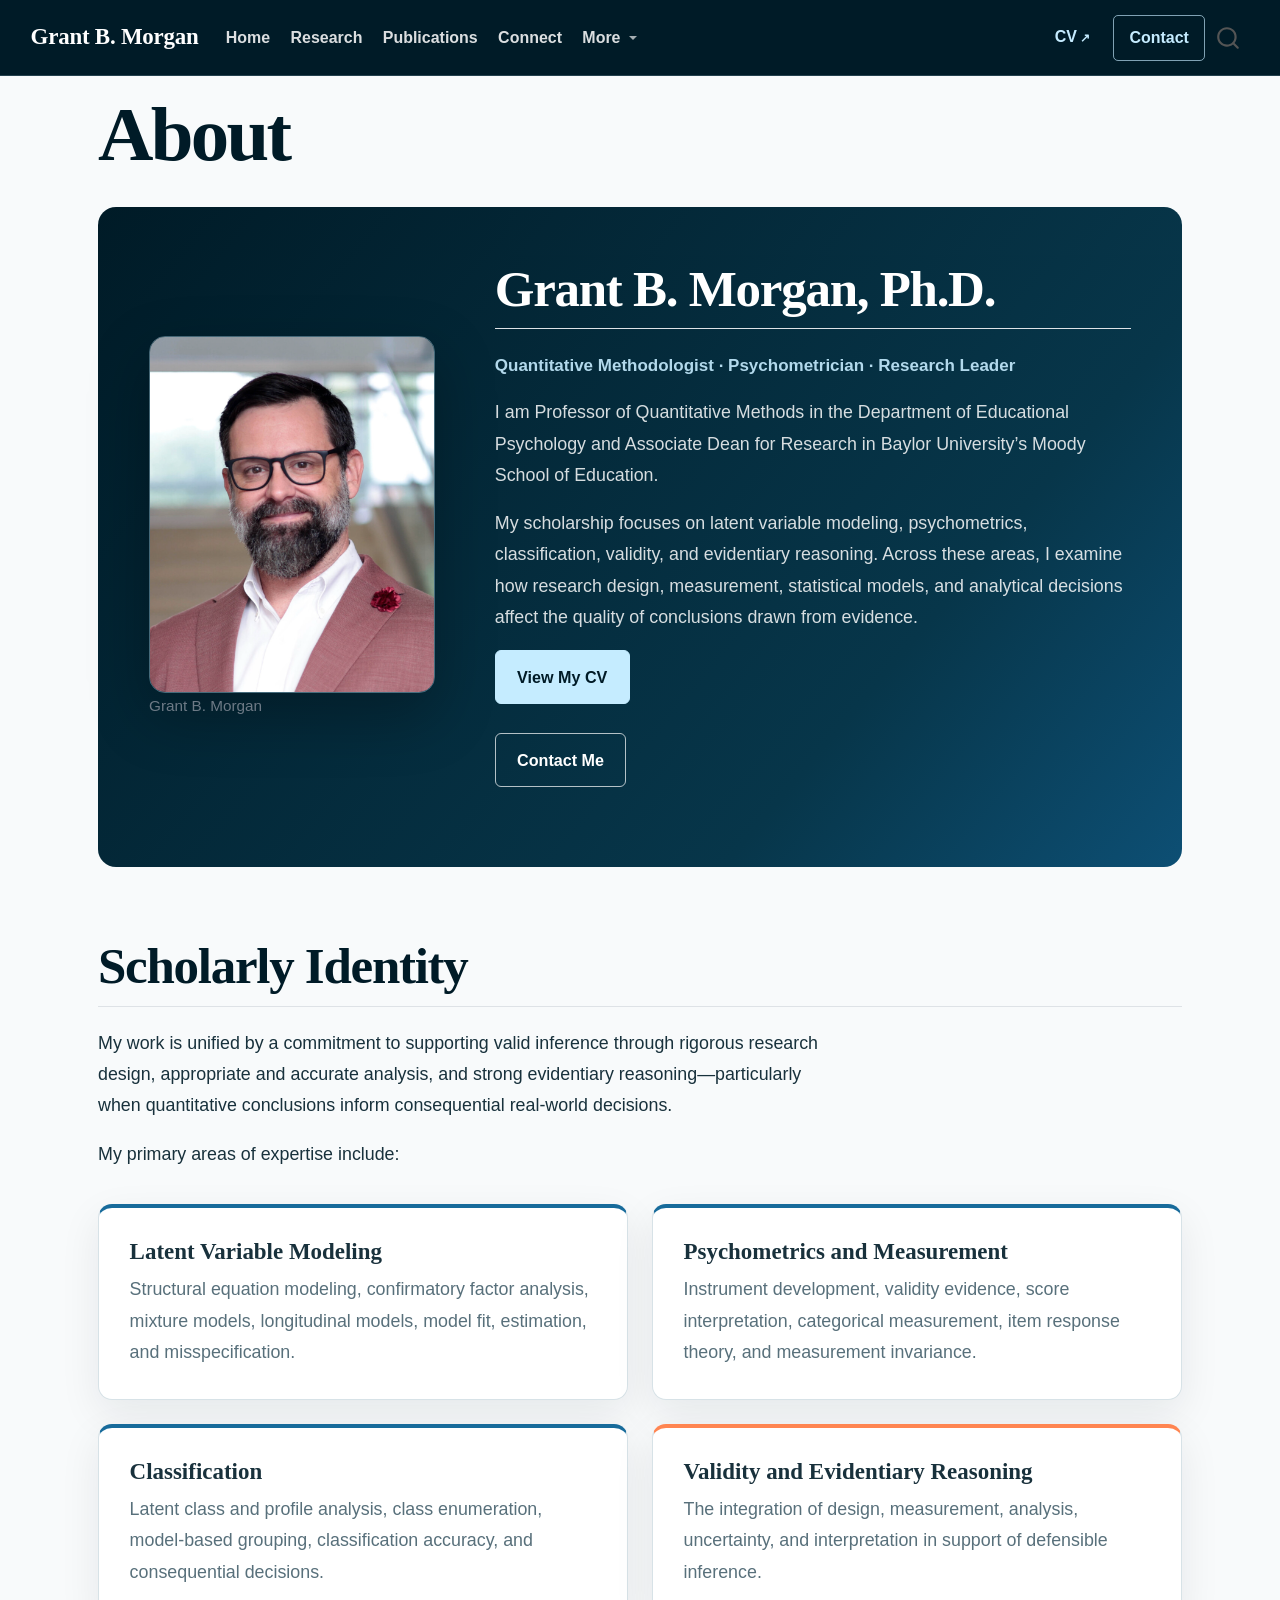
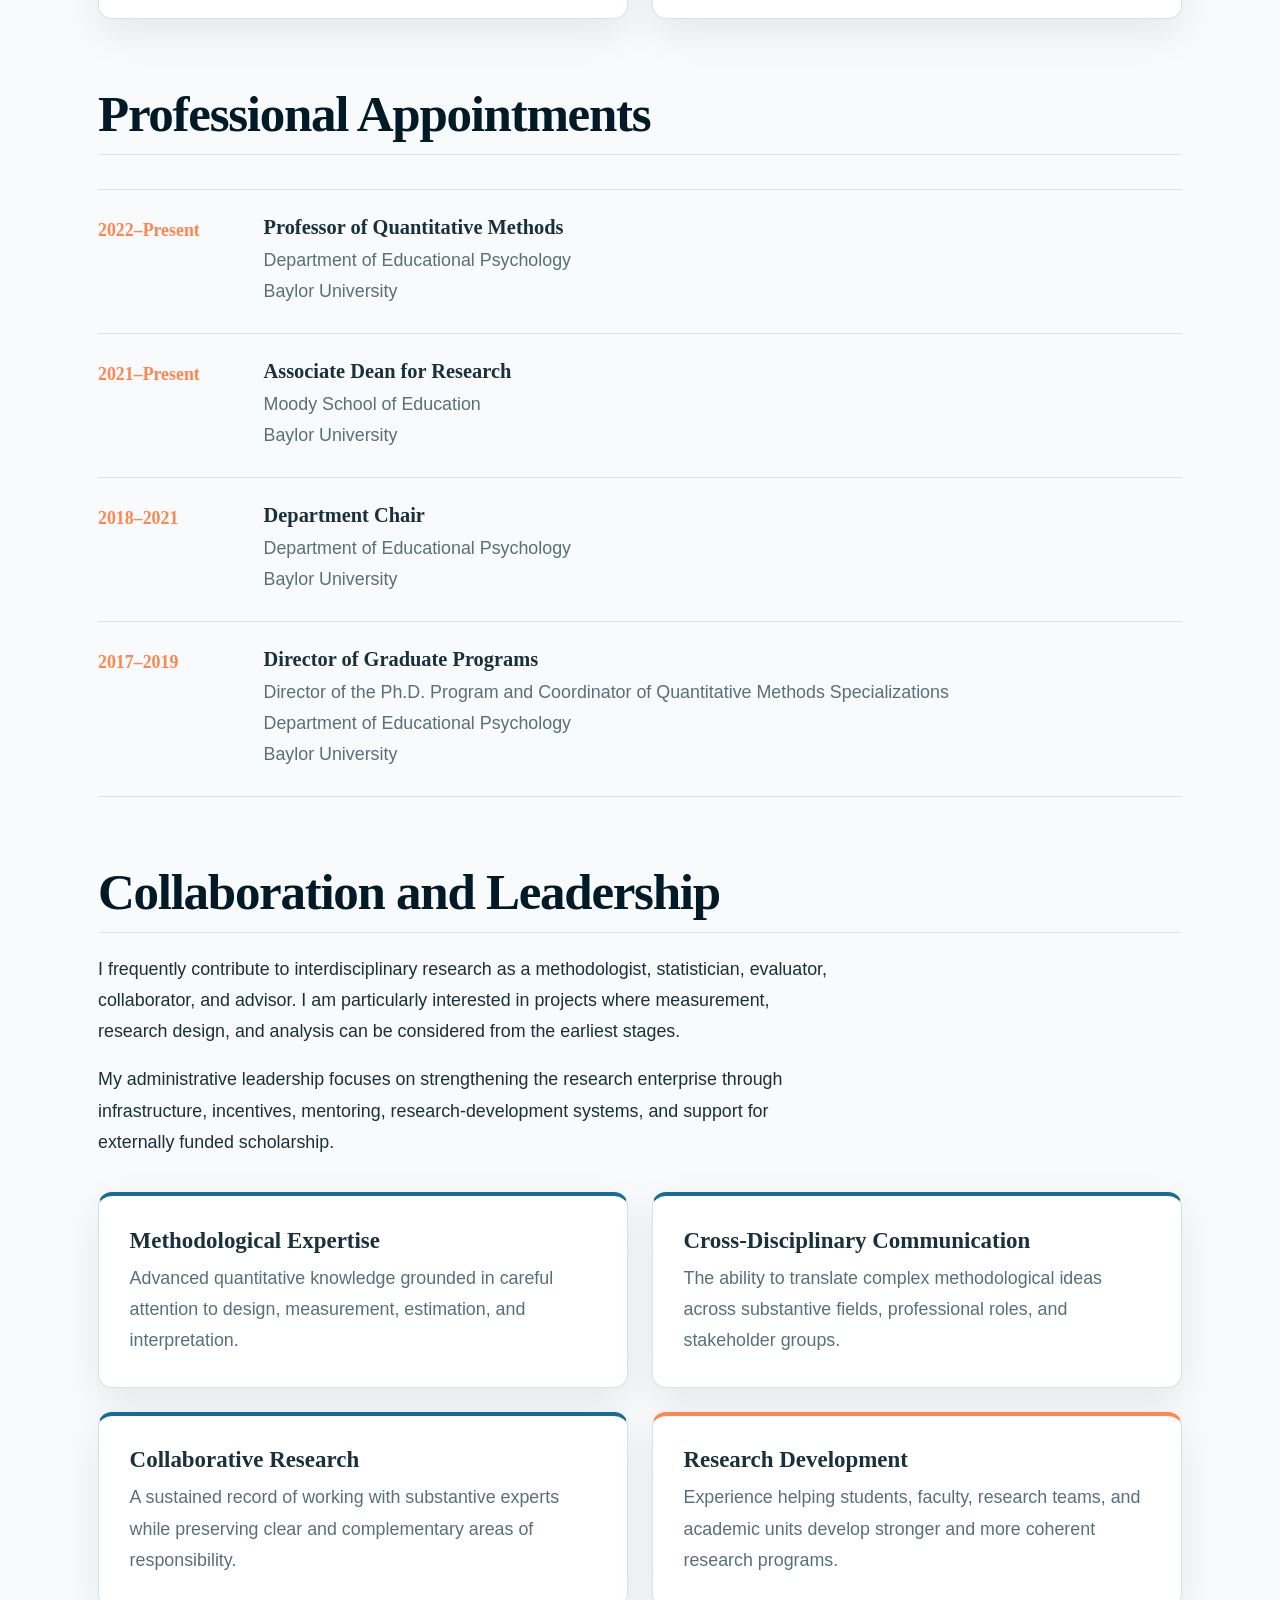
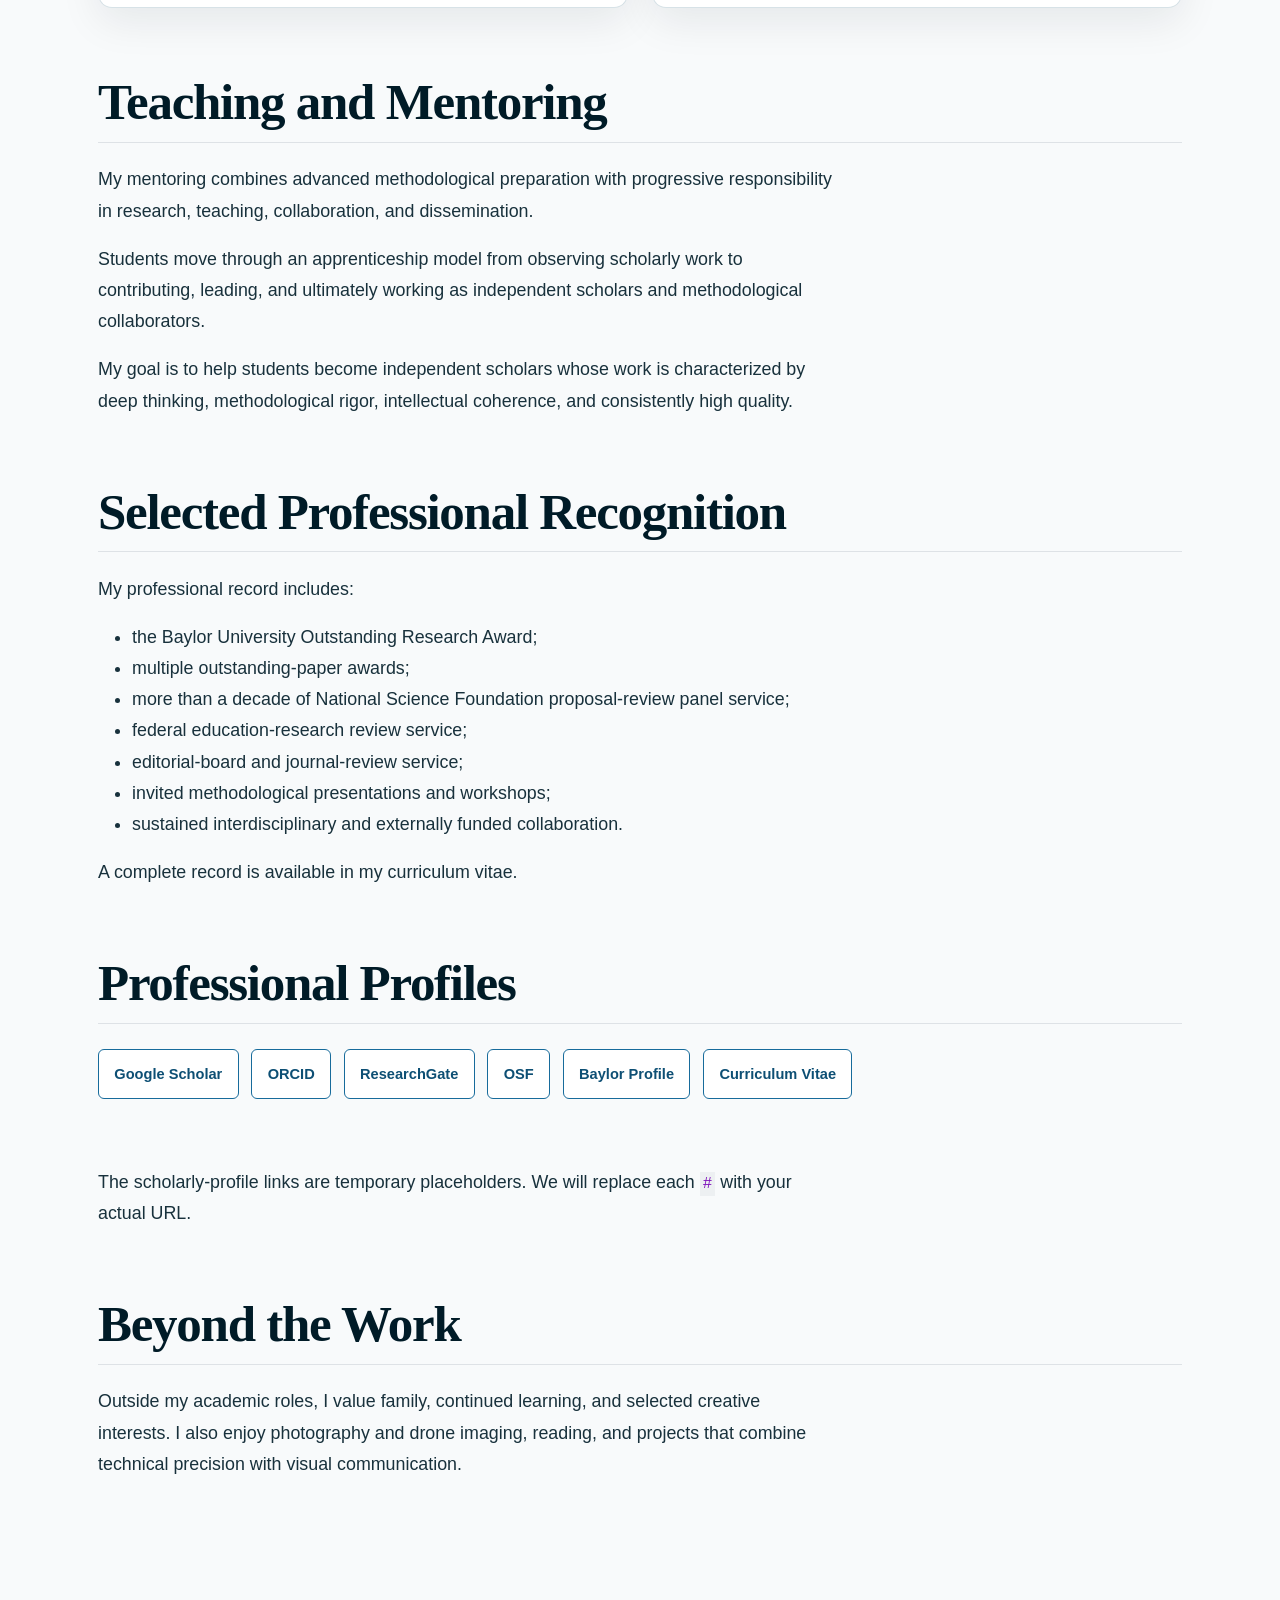
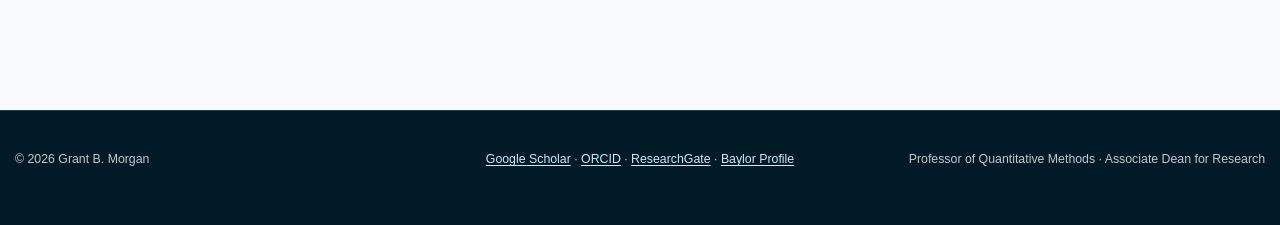
==== docs/about.html @ e9655614 "Initial website commit" ====
<!DOCTYPE html>
<html xmlns="http://www.w3.org/1999/xhtml" lang="en" xml:lang="en"><head>

<meta charset="utf-8">
<meta name="generator" content="quarto-1.9.38">

<meta name="viewport" content="width=device-width, initial-scale=1.0, user-scalable=yes">


<title>About – Grant B. Morgan</title>
<style>
/* Default styles provided by pandoc.
** See https://pandoc.org/MANUAL.html#variables-for-html for config info.
*/
code{white-space: pre-wrap;}
span.smallcaps{font-variant: small-caps;}
div.columns{display: flex; gap: min(4vw, 1.5em);}
div.column{flex: auto; overflow-x: auto;}
div.hanging-indent{margin-left: 1.5em; text-indent: -1.5em;}
ul.task-list{list-style: none;}
ul.task-list li input[type="checkbox"] {
  width: 0.8em;
  margin: 0 0.8em 0.2em -1em; /* quarto-specific, see https://github.com/quarto-dev/quarto-cli/issues/4556 */ 
  vertical-align: middle;
}
</style>


<script src="site_libs/quarto-nav/quarto-nav.js"></script>
<script src="site_libs/quarto-nav/headroom.min.js"></script>
<script src="site_libs/clipboard/clipboard.min.js"></script>
<script src="site_libs/quarto-search/autocomplete.umd.js"></script>
<script src="site_libs/quarto-search/fuse.min.js"></script>
<script src="site_libs/quarto-search/quarto-search.js"></script>
<meta name="quarto:offset" content="./">
<script src="site_libs/quarto-html/quarto.js" type="module"></script>
<script src="site_libs/quarto-html/tabsets/tabsets.js" type="module"></script>
<script src="site_libs/quarto-html/popper.min.js"></script>
<script src="site_libs/quarto-html/tippy.umd.min.js"></script>
<script src="site_libs/quarto-html/anchor.min.js"></script>
<link href="site_libs/quarto-html/tippy.css" rel="stylesheet">
<link href="site_libs/quarto-html/quarto-syntax-highlighting-15634bcf2e68342d4ad2dfa704d543f6.css" rel="stylesheet" id="quarto-text-highlighting-styles">
<script src="site_libs/bootstrap/bootstrap.min.js"></script>
<link href="site_libs/bootstrap/bootstrap-icons.css" rel="stylesheet">
<link href="site_libs/bootstrap/bootstrap-158031087360bce0ff56dc785ce39e06.min.css" rel="stylesheet" append-hash="true" id="quarto-bootstrap" data-mode="light">
<script id="quarto-search-options" type="application/json">{
  "location": "navbar",
  "copy-button": false,
  "collapse-after": 3,
  "panel-placement": "end",
  "type": "overlay",
  "limit": 50,
  "keyboard-shortcut": [
    "f",
    "/",
    "s"
  ],
  "show-item-context": false,
  "language": {
    "search-no-results-text": "No results",
    "search-matching-documents-text": "matching documents",
    "search-copy-link-title": "Copy link to search",
    "search-hide-matches-text": "Hide additional matches",
    "search-more-match-text": "more match in this document",
    "search-more-matches-text": "more matches in this document",
    "search-clear-button-title": "Clear",
    "search-text-placeholder": "",
    "search-detached-cancel-button-title": "Cancel",
    "search-submit-button-title": "Submit",
    "search-label": "Search"
  }
}</script>


<link rel="stylesheet" href="styles.css">
</head>

<body class="nav-fixed quarto-light">

<div id="quarto-search-results"></div>
  <header id="quarto-header" class="headroom fixed-top">
    <nav class="navbar navbar-expand-lg " data-bs-theme="dark">
      <div class="navbar-container container-fluid">
      <div class="navbar-brand-container mx-auto">
    <a class="navbar-brand" href="./index.html">
    <span class="navbar-title">Grant B. Morgan</span>
    </a>
  </div>
            <div id="quarto-search" class="" title="Search"></div>
          <button class="navbar-toggler" type="button" data-bs-toggle="collapse" data-bs-target="#navbarCollapse" aria-controls="navbarCollapse" role="menu" aria-expanded="false" aria-label="Toggle navigation" onclick="if (window.quartoToggleHeadroom) { window.quartoToggleHeadroom(); }">
  <span class="navbar-toggler-icon"></span>
</button>
          <div class="collapse navbar-collapse" id="navbarCollapse">
            <ul class="navbar-nav navbar-nav-scroll me-auto">
  <li class="nav-item">
    <a class="nav-link" href="./index.html"> 
<span class="menu-text">Home</span></a>
  </li>  
  <li class="nav-item">
    <a class="nav-link" href="./research.html"> 
<span class="menu-text">Research</span></a>
  </li>  
  <li class="nav-item">
    <a class="nav-link" href="./publications.html"> 
<span class="menu-text">Publications</span></a>
  </li>  
  <li class="nav-item">
    <a class="nav-link" href="./engagement.html"> 
<span class="menu-text">Connect</span></a>
  </li>  
  <li class="nav-item dropdown ">
    <a class="nav-link dropdown-toggle" href="#" id="nav-menu-more" role="link" data-bs-toggle="dropdown" aria-expanded="false">
 <span class="menu-text">More</span>
    </a>
    <ul class="dropdown-menu" aria-labelledby="nav-menu-more">    
        <li>
    <a class="dropdown-item" href="./teaching.html">
 <span class="dropdown-text">Teaching &amp; Mentoring</span></a>
  </li>  
        <li>
    <a class="dropdown-item" href="./leadership.html">
 <span class="dropdown-text">Leadership</span></a>
  </li>  
        <li>
    <a class="dropdown-item" href="./resources.html">
 <span class="dropdown-text">Resources</span></a>
  </li>  
        <li>
    <a class="dropdown-item" href="./about.html">
 <span class="dropdown-text">About</span></a>
  </li>  
    </ul>
  </li>
</ul>
            <ul class="navbar-nav navbar-nav-scroll ms-auto">
  <li class="nav-item">
    <a class="nav-link" href="./assets/documents/grant-morgan-cv.pdf" target="_blank"> 
<span class="menu-text">CV</span></a>
  </li>  
  <li class="nav-item">
    <a class="nav-link" href="./contact.html"> 
<span class="menu-text">Contact</span></a>
  </li>  
</ul>
          </div> <!-- /navcollapse -->
            <div class="quarto-navbar-tools">
</div>
      </div> <!-- /container-fluid -->
    </nav>
</header>
<!-- content -->
<div id="quarto-content" class="quarto-container page-columns page-rows-contents page-layout-full page-navbar">
<!-- sidebar -->
<!-- margin-sidebar -->
    
<!-- main -->
<main class="content column-page" id="quarto-document-content">

<header id="title-block-header" class="quarto-title-block default">
<div class="quarto-title">
<h1 class="title">About</h1>
</div>



<div class="quarto-title-meta column-page">

    
  
    
  </div>
  


</header>


<div class="about-intro">
<div class="about-portrait">
<div class="quarto-figure quarto-figure-center">
<figure class="figure">
<p><img src="assets/images/grant-morgan-headshot.png" class="about-headshot img-fluid figure-img"></p>
<figcaption>Grant B. Morgan</figcaption>
</figure>
</div>
</div>
<section id="grant-b.-morgan-ph.d." class="level2 about-summary">
<h2 class="anchored" data-anchor-id="grant-b.-morgan-ph.d.">Grant B. Morgan, Ph.D.</h2>
<section id="quantitative-methodologist-psychometrician-research-leader" class="level3">
<h3 class="anchored" data-anchor-id="quantitative-methodologist-psychometrician-research-leader">Quantitative Methodologist · Psychometrician · Research Leader</h3>
<p>I am Professor of Quantitative Methods in the Department of Educational Psychology and Associate Dean for Research in Baylor University’s Moody School of Education.</p>
<p>My scholarship focuses on latent variable modeling, psychometrics, classification, validity, and evidentiary reasoning. Across these areas, I examine how research design, measurement, statistical models, and analytical decisions affect the quality of conclusions drawn from evidence.</p>
<p><a href="assets/documents/grant-morgan-cv.pdf" class="btn btn-primary" target="_blank">View My CV</a></p>
<p><a href="./contact.html" class="btn btn-outline-dark">Contact Me</a></p>
</section>
</section>
</div>
<section id="scholarly-identity" class="level2">
<h2 class="anchored" data-anchor-id="scholarly-identity">Scholarly Identity</h2>
<p>My work is unified by a commitment to supporting valid inference through rigorous research design, appropriate and accurate analysis, and strong evidentiary reasoning—particularly when quantitative conclusions inform consequential real-world decisions.</p>
<p>My primary areas of expertise include:</p>
<div class="expertise-grid">
<section id="latent-variable-modeling" class="level3 expertise-item">
<h3 class="anchored" data-anchor-id="latent-variable-modeling">Latent Variable Modeling</h3>
<p>Structural equation modeling, confirmatory factor analysis, mixture models, longitudinal models, model fit, estimation, and misspecification.</p>
</section>
<section id="psychometrics-and-measurement" class="level3 expertise-item">
<h3 class="anchored" data-anchor-id="psychometrics-and-measurement">Psychometrics and Measurement</h3>
<p>Instrument development, validity evidence, score interpretation, categorical measurement, item response theory, and measurement invariance.</p>
</section>
<section id="classification" class="level3 expertise-item">
<h3 class="anchored" data-anchor-id="classification">Classification</h3>
<p>Latent class and profile analysis, class enumeration, model-based grouping, classification accuracy, and consequential decisions.</p>
</section>
<section id="validity-and-evidentiary-reasoning" class="level3 expertise-item">
<h3 class="anchored" data-anchor-id="validity-and-evidentiary-reasoning">Validity and Evidentiary Reasoning</h3>
<p>The integration of design, measurement, analysis, uncertainty, and interpretation in support of defensible inference.</p>
</section>
</div>
</section>
<section id="professional-appointments" class="level2">
<h2 class="anchored" data-anchor-id="professional-appointments">Professional Appointments</h2>
<div class="appointment-list">
<div class="appointment-item">
<p><span class="appointment-date">2022–Present</span></p>
<section id="professor-of-quantitative-methods" class="level3">
<h3 class="anchored" data-anchor-id="professor-of-quantitative-methods">Professor of Quantitative Methods</h3>
<p>Department of Educational Psychology<br>
Baylor University</p>
</section>
</div>
<div class="appointment-item">
<p><span class="appointment-date">2021–Present</span></p>
<section id="associate-dean-for-research" class="level3">
<h3 class="anchored" data-anchor-id="associate-dean-for-research">Associate Dean for Research</h3>
<p>Moody School of Education<br>
Baylor University</p>
</section>
</div>
<div class="appointment-item">
<p><span class="appointment-date">2018–2021</span></p>
<section id="department-chair" class="level3">
<h3 class="anchored" data-anchor-id="department-chair">Department Chair</h3>
<p>Department of Educational Psychology<br>
Baylor University</p>
</section>
</div>
<div class="appointment-item">
<p><span class="appointment-date">2017–2019</span></p>
<section id="director-of-graduate-programs" class="level3">
<h3 class="anchored" data-anchor-id="director-of-graduate-programs">Director of Graduate Programs</h3>
<p>Director of the Ph.D.&nbsp;Program and Coordinator of Quantitative Methods Specializations<br>
Department of Educational Psychology<br>
Baylor University</p>
</section>
</div>
</div>
</section>
<section id="collaboration-and-leadership" class="level2">
<h2 class="anchored" data-anchor-id="collaboration-and-leadership">Collaboration and Leadership</h2>
<p>I frequently contribute to interdisciplinary research as a methodologist, statistician, evaluator, collaborator, and advisor. I am particularly interested in projects where measurement, research design, and analysis can be considered from the earliest stages.</p>
<p>My administrative leadership focuses on strengthening the research enterprise through infrastructure, incentives, mentoring, research-development systems, and support for externally funded scholarship.</p>
<div class="about-strengths">
<section id="methodological-expertise" class="level3 about-strength">
<h3 class="anchored" data-anchor-id="methodological-expertise">Methodological Expertise</h3>
<p>Advanced quantitative knowledge grounded in careful attention to design, measurement, estimation, and interpretation.</p>
</section>
<section id="cross-disciplinary-communication" class="level3 about-strength">
<h3 class="anchored" data-anchor-id="cross-disciplinary-communication">Cross-Disciplinary Communication</h3>
<p>The ability to translate complex methodological ideas across substantive fields, professional roles, and stakeholder groups.</p>
</section>
<section id="collaborative-research" class="level3 about-strength">
<h3 class="anchored" data-anchor-id="collaborative-research">Collaborative Research</h3>
<p>A sustained record of working with substantive experts while preserving clear and complementary areas of responsibility.</p>
</section>
<section id="research-development" class="level3 about-strength">
<h3 class="anchored" data-anchor-id="research-development">Research Development</h3>
<p>Experience helping students, faculty, research teams, and academic units develop stronger and more coherent research programs.</p>
</section>
</div>
</section>
<section id="teaching-and-mentoring" class="level2">
<h2 class="anchored" data-anchor-id="teaching-and-mentoring">Teaching and Mentoring</h2>
<p>My mentoring combines advanced methodological preparation with progressive responsibility in research, teaching, collaboration, and dissemination.</p>
<p>Students move through an apprenticeship model from observing scholarly work to contributing, leading, and ultimately working as independent scholars and methodological collaborators.</p>
<p>My goal is to help students become independent scholars whose work is characterized by deep thinking, methodological rigor, intellectual coherence, and consistently high quality.</p>
</section>
<section id="selected-professional-recognition" class="level2">
<h2 class="anchored" data-anchor-id="selected-professional-recognition">Selected Professional Recognition</h2>
<p>My professional record includes:</p>
<ul>
<li>the Baylor University Outstanding Research Award;</li>
<li>multiple outstanding-paper awards;</li>
<li>more than a decade of National Science Foundation proposal-review panel service;</li>
<li>federal education-research review service;</li>
<li>editorial-board and journal-review service;</li>
<li>invited methodological presentations and workshops;</li>
<li>sustained interdisciplinary and externally funded collaboration.</li>
</ul>
<p>A complete record is available in my curriculum vitae.</p>
</section>
<section id="professional-profiles" class="level2">
<h2 class="anchored" data-anchor-id="professional-profiles">Professional Profiles</h2>
<div class="profile-link-grid">
<p><a href="https://scholar.google.com/citations?user=4su2ni8AAAAJ&amp;hl=en" class="profile-link">Google Scholar</a></p>
<p><a href="https://orcid.org/0000-0002-3077-4643" class="profile-link">ORCID</a></p>
<p><a href="https://www.researchgate.net/profile/Grant-Morgan-4?ev=hdr_xprf" class="profile-link">ResearchGate</a></p>
<p><a href="#" class="profile-link">OSF</a></p>
<p><a href="https://edp.moody.baylor.edu/grant-morgan" class="profile-link">Baylor Profile</a></p>
<p><a href="assets/documents/grant-morgan-cv.pdf" class="profile-link" target="_blank">Curriculum Vitae</a></p>
</div>
<p>The scholarly-profile links are temporary placeholders. We will replace each <code>#</code> with your actual URL.</p>
</section>
<section id="beyond-the-work" class="level2">
<h2 class="anchored" data-anchor-id="beyond-the-work">Beyond the Work</h2>
<p>Outside my academic roles, I value family, continued learning, and selected creative interests. I also enjoy photography and drone imaging, reading, and projects that combine technical precision with visual communication.</p>


</section>

</main> <!-- /main -->
<script id="quarto-html-after-body" type="application/javascript">
  window.document.addEventListener("DOMContentLoaded", function (event) {
    const icon = "";
    const anchorJS = new window.AnchorJS();
    anchorJS.options = {
      placement: 'right',
      icon: icon
    };
    anchorJS.add('.anchored');
    const isCodeAnnotation = (el) => {
      for (const clz of el.classList) {
        if (clz.startsWith('code-annotation-')) {                     
          return true;
        }
      }
      return false;
    }
    const onCopySuccess = function(e) {
      // button target
      const button = e.trigger;
      // don't keep focus
      button.blur();
      // flash "checked"
      button.classList.add('code-copy-button-checked');
      var currentTitle = button.getAttribute("title");
      button.setAttribute("title", "Copied!");
      let tooltip;
      if (window.bootstrap) {
        button.setAttribute("data-bs-toggle", "tooltip");
        button.setAttribute("data-bs-placement", "left");
        button.setAttribute("data-bs-title", "Copied!");
        tooltip = new bootstrap.Tooltip(button, 
          { trigger: "manual", 
            customClass: "code-copy-button-tooltip",
            offset: [0, -8]});
        tooltip.show();    
      }
      setTimeout(function() {
        if (tooltip) {
          tooltip.hide();
          button.removeAttribute("data-bs-title");
          button.removeAttribute("data-bs-toggle");
          button.removeAttribute("data-bs-placement");
        }
        button.setAttribute("title", currentTitle);
        button.classList.remove('code-copy-button-checked');
      }, 1000);
      // clear code selection
      e.clearSelection();
    }
    const getTextToCopy = function(trigger) {
      const outerScaffold = trigger.parentElement.cloneNode(true);
      const codeEl = outerScaffold.querySelector('code');
      for (const childEl of codeEl.children) {
        if (isCodeAnnotation(childEl)) {
          childEl.remove();
        }
      }
      return codeEl.innerText;
    }
    const clipboard = new window.ClipboardJS('.code-copy-button:not([data-in-quarto-modal])', {
      text: getTextToCopy
    });
    clipboard.on('success', onCopySuccess);
    if (window.document.getElementById('quarto-embedded-source-code-modal')) {
      const clipboardModal = new window.ClipboardJS('.code-copy-button[data-in-quarto-modal]', {
        text: getTextToCopy,
        container: window.document.getElementById('quarto-embedded-source-code-modal')
      });
      clipboardModal.on('success', onCopySuccess);
    }
      var localhostRegex = new RegExp(/^(?:http|https):\/\/localhost\:?[0-9]*\//);
      var mailtoRegex = new RegExp(/^mailto:/);
        var filterRegex = new RegExp('/' + window.location.host + '/');
      var isInternal = (href) => {
          return filterRegex.test(href) || localhostRegex.test(href) || mailtoRegex.test(href);
      }
      // Inspect non-navigation links and adorn them if external
     var links = window.document.querySelectorAll('a[href]:not(.nav-link):not(.navbar-brand):not(.toc-action):not(.sidebar-link):not(.sidebar-item-toggle):not(.pagination-link):not(.no-external):not([aria-hidden]):not(.dropdown-item):not(.quarto-navigation-tool):not(.about-link)');
      for (var i=0; i<links.length; i++) {
        const link = links[i];
        if (!isInternal(link.href)) {
          // undo the damage that might have been done by quarto-nav.js in the case of
          // links that we want to consider external
          if (link.dataset.originalHref !== undefined) {
            link.href = link.dataset.originalHref;
          }
        }
      }
    function tippyHover(el, contentFn, onTriggerFn, onUntriggerFn) {
      const config = {
        allowHTML: true,
        maxWidth: 500,
        delay: 100,
        arrow: false,
        appendTo: function(el) {
            return el.parentElement;
        },
        interactive: true,
        interactiveBorder: 10,
        theme: 'quarto',
        placement: 'bottom-start',
      };
      if (contentFn) {
        config.content = contentFn;
      }
      if (onTriggerFn) {
        config.onTrigger = onTriggerFn;
      }
      if (onUntriggerFn) {
        config.onUntrigger = onUntriggerFn;
      }
      window.tippy(el, config); 
    }
    const noterefs = window.document.querySelectorAll('a[role="doc-noteref"]');
    for (var i=0; i<noterefs.length; i++) {
      const ref = noterefs[i];
      tippyHover(ref, function() {
        // use id or data attribute instead here
        let href = ref.getAttribute('data-footnote-href') || ref.getAttribute('href');
        try { href = new URL(href).hash; } catch {}
        const id = href.replace(/^#\/?/, "");
        const note = window.document.getElementById(id);
        if (note) {
          return note.innerHTML;
        } else {
          return "";
        }
      });
    }
    const xrefs = window.document.querySelectorAll('a.quarto-xref');
    const processXRef = (id, note) => {
      // Strip column container classes
      const stripColumnClz = (el) => {
        el.classList.remove("page-full", "page-columns");
        if (el.children) {
          for (const child of el.children) {
            stripColumnClz(child);
          }
        }
      }
      stripColumnClz(note)
      if (id === null || id.startsWith('sec-')) {
        // Special case sections, only their first couple elements
        const container = document.createElement("div");
        if (note.children && note.children.length > 2) {
          container.appendChild(note.children[0].cloneNode(true));
          for (let i = 1; i < note.children.length; i++) {
            const child = note.children[i];
            if (child.tagName === "P" && child.innerText === "") {
              continue;
            } else {
              container.appendChild(child.cloneNode(true));
              break;
            }
          }
          if (window.Quarto?.typesetMath) {
            window.Quarto.typesetMath(container);
          }
          return container.innerHTML
        } else {
          if (window.Quarto?.typesetMath) {
            window.Quarto.typesetMath(note);
          }
          return note.innerHTML;
        }
      } else {
        // Remove any anchor links if they are present
        const anchorLink = note.querySelector('a.anchorjs-link');
        if (anchorLink) {
          anchorLink.remove();
        }
        if (window.Quarto?.typesetMath) {
          window.Quarto.typesetMath(note);
        }
        if (note.classList.contains("callout")) {
          return note.outerHTML;
        } else {
          return note.innerHTML;
        }
      }
    }
    for (var i=0; i<xrefs.length; i++) {
      const xref = xrefs[i];
      tippyHover(xref, undefined, function(instance) {
        instance.disable();
        let url = xref.getAttribute('href');
        let hash = undefined; 
        if (url.startsWith('#')) {
          hash = url;
        } else {
          try { hash = new URL(url).hash; } catch {}
        }
        if (hash) {
          const id = hash.replace(/^#\/?/, "");
          const note = window.document.getElementById(id);
          if (note !== null) {
            try {
              const html = processXRef(id, note.cloneNode(true));
              instance.setContent(html);
            } finally {
              instance.enable();
              instance.show();
            }
          } else {
            // See if we can fetch this
            fetch(url.split('#')[0])
            .then(res => res.text())
            .then(html => {
              const parser = new DOMParser();
              const htmlDoc = parser.parseFromString(html, "text/html");
              const note = htmlDoc.getElementById(id);
              if (note !== null) {
                const html = processXRef(id, note);
                instance.setContent(html);
              } 
            }).finally(() => {
              instance.enable();
              instance.show();
            });
          }
        } else {
          // See if we can fetch a full url (with no hash to target)
          // This is a special case and we should probably do some content thinning / targeting
          fetch(url)
          .then(res => res.text())
          .then(html => {
            const parser = new DOMParser();
            const htmlDoc = parser.parseFromString(html, "text/html");
            const note = htmlDoc.querySelector('main.content');
            if (note !== null) {
              // This should only happen for chapter cross references
              // (since there is no id in the URL)
              // remove the first header
              if (note.children.length > 0 && note.children[0].tagName === "HEADER") {
                note.children[0].remove();
              }
              const html = processXRef(null, note);
              instance.setContent(html);
            } 
          }).finally(() => {
            instance.enable();
            instance.show();
          });
        }
      }, function(instance) {
      });
    }
        let selectedAnnoteEl;
        const selectorForAnnotation = ( cell, annotation) => {
          let cellAttr = 'data-code-cell="' + cell + '"';
          let lineAttr = 'data-code-annotation="' +  annotation + '"';
          const selector = 'span[' + cellAttr + '][' + lineAttr + ']';
          return selector;
        }
        const selectCodeLines = (annoteEl) => {
          const doc = window.document;
          const targetCell = annoteEl.getAttribute("data-target-cell");
          const targetAnnotation = annoteEl.getAttribute("data-target-annotation");
          const annoteSpan = window.document.querySelector(selectorForAnnotation(targetCell, targetAnnotation));
          const lines = annoteSpan.getAttribute("data-code-lines").split(",");
          const lineIds = lines.map((line) => {
            return targetCell + "-" + line;
          })
          let top = null;
          let height = null;
          let parent = null;
          if (lineIds.length > 0) {
              //compute the position of the single el (top and bottom and make a div)
              const el = window.document.getElementById(lineIds[0]);
              top = el.offsetTop;
              height = el.offsetHeight;
              parent = el.parentElement.parentElement;
            if (lineIds.length > 1) {
              const lastEl = window.document.getElementById(lineIds[lineIds.length - 1]);
              const bottom = lastEl.offsetTop + lastEl.offsetHeight;
              height = bottom - top;
            }
            if (top !== null && height !== null && parent !== null) {
              // cook up a div (if necessary) and position it 
              let div = window.document.getElementById("code-annotation-line-highlight");
              if (div === null) {
                div = window.document.createElement("div");
                div.setAttribute("id", "code-annotation-line-highlight");
                div.style.position = 'absolute';
                parent.appendChild(div);
              }
              div.style.top = top - 2 + "px";
              div.style.height = height + 4 + "px";
              div.style.left = 0;
              let gutterDiv = window.document.getElementById("code-annotation-line-highlight-gutter");
              if (gutterDiv === null) {
                gutterDiv = window.document.createElement("div");
                gutterDiv.setAttribute("id", "code-annotation-line-highlight-gutter");
                gutterDiv.style.position = 'absolute';
                const codeCell = window.document.getElementById(targetCell);
                const gutter = codeCell.querySelector('.code-annotation-gutter');
                gutter.appendChild(gutterDiv);
              }
              gutterDiv.style.top = top - 2 + "px";
              gutterDiv.style.height = height + 4 + "px";
            }
            selectedAnnoteEl = annoteEl;
          }
        };
        const unselectCodeLines = () => {
          const elementsIds = ["code-annotation-line-highlight", "code-annotation-line-highlight-gutter"];
          elementsIds.forEach((elId) => {
            const div = window.document.getElementById(elId);
            if (div) {
              div.remove();
            }
          });
          selectedAnnoteEl = undefined;
        };
          // Handle positioning of the toggle
      window.addEventListener(
        "resize",
        throttle(() => {
          elRect = undefined;
          if (selectedAnnoteEl) {
            selectCodeLines(selectedAnnoteEl);
          }
        }, 10)
      );
      function throttle(fn, ms) {
      let throttle = false;
      let timer;
        return (...args) => {
          if(!throttle) { // first call gets through
              fn.apply(this, args);
              throttle = true;
          } else { // all the others get throttled
              if(timer) clearTimeout(timer); // cancel #2
              timer = setTimeout(() => {
                fn.apply(this, args);
                timer = throttle = false;
              }, ms);
          }
        };
      }
        // Attach click handler to the DT
        const annoteDls = window.document.querySelectorAll('dt[data-target-cell]');
        for (const annoteDlNode of annoteDls) {
          annoteDlNode.addEventListener('click', (event) => {
            const clickedEl = event.target;
            if (clickedEl !== selectedAnnoteEl) {
              unselectCodeLines();
              const activeEl = window.document.querySelector('dt[data-target-cell].code-annotation-active');
              if (activeEl) {
                activeEl.classList.remove('code-annotation-active');
              }
              selectCodeLines(clickedEl);
              clickedEl.classList.add('code-annotation-active');
            } else {
              // Unselect the line
              unselectCodeLines();
              clickedEl.classList.remove('code-annotation-active');
            }
          });
        }
    const findCites = (el) => {
      const parentEl = el.parentElement;
      if (parentEl) {
        const cites = parentEl.dataset.cites;
        if (cites) {
          return {
            el,
            cites: cites.split(' ')
          };
        } else {
          return findCites(el.parentElement)
        }
      } else {
        return undefined;
      }
    };
    var bibliorefs = window.document.querySelectorAll('a[role="doc-biblioref"]');
    for (var i=0; i<bibliorefs.length; i++) {
      const ref = bibliorefs[i];
      const citeInfo = findCites(ref);
      if (citeInfo) {
        tippyHover(citeInfo.el, function() {
          var popup = window.document.createElement('div');
          citeInfo.cites.forEach(function(cite) {
            var citeDiv = window.document.createElement('div');
            citeDiv.classList.add('hanging-indent');
            citeDiv.classList.add('csl-entry');
            var biblioDiv = window.document.getElementById('ref-' + cite);
            if (biblioDiv) {
              citeDiv.innerHTML = biblioDiv.innerHTML;
            }
            popup.appendChild(citeDiv);
          });
          return popup.innerHTML;
        });
      }
    }
  });
  </script>
</div> <!-- /content -->
<footer class="footer">
  <div class="nav-footer">
    <div class="nav-footer-left">
<p>© 2026 Grant B. Morgan</p>
</div>   
    <div class="nav-footer-center">
<p><a href="https://scholar.google.com/citations?user=4su2ni8AAAAJ&amp;hl=en">Google Scholar</a> · <a href="https://orcid.org/0000-0002-3077-4643">ORCID</a> · <a href="https://www.researchgate.net/profile/Grant-Morgan-4">ResearchGate</a> · <a href="https://edp.soe.baylor.edu/grant-morgan">Baylor Profile</a></p>
</div>
    <div class="nav-footer-right">
<p>Professor of Quantitative Methods · Associate Dean for Research</p>
</div>
  </div>
</footer>




</body></html>
---- docs/site_libs/quarto-html/tippy.css ----
.tippy-box[data-animation=fade][data-state=hidden]{opacity:0}[data-tippy-root]{max-width:calc(100vw - 10px)}.tippy-box{position:relative;background-color:#333;color:#fff;border-radius:4px;font-size:14px;line-height:1.4;white-space:normal;outline:0;transition-property:transform,visibility,opacity}.tippy-box[data-placement^=top]>.tippy-arrow{bottom:0}.tippy-box[data-placement^=top]>.tippy-arrow:before{bottom:-7px;left:0;border-width:8px 8px 0;border-top-color:initial;transform-origin:center top}.tippy-box[data-placement^=bottom]>.tippy-arrow{top:0}.tippy-box[data-placement^=bottom]>.tippy-arrow:before{top:-7px;left:0;border-width:0 8px 8px;border-bottom-color:initial;transform-origin:center bottom}.tippy-box[data-placement^=left]>.tippy-arrow{right:0}.tippy-box[data-placement^=left]>.tippy-arrow:before{border-width:8px 0 8px 8px;border-left-color:initial;right:-7px;transform-origin:center left}.tippy-box[data-placement^=right]>.tippy-arrow{left:0}.tippy-box[data-placement^=right]>.tippy-arrow:before{left:-7px;border-width:8px 8px 8px 0;border-right-color:initial;transform-origin:center right}.tippy-box[data-inertia][data-state=visible]{transition-timing-function:cubic-bezier(.54,1.5,.38,1.11)}.tippy-arrow{width:16px;height:16px;color:#333}.tippy-arrow:before{content:"";position:absolute;border-color:transparent;border-style:solid}.tippy-content{position:relative;padding:5px 9px;z-index:1}
---- docs/site_libs/quarto-html/quarto-syntax-highlighting-15634bcf2e68342d4ad2dfa704d543f6.css ----
/* quarto syntax highlight colors */
:root {
  --quarto-hl-ot-color: #003B4F;
  --quarto-hl-at-color: #657422;
  --quarto-hl-ss-color: #20794D;
  --quarto-hl-an-color: #5E5E5E;
  --quarto-hl-fu-color: #4758AB;
  --quarto-hl-st-color: #20794D;
  --quarto-hl-cf-color: #003B4F;
  --quarto-hl-op-color: #5E5E5E;
  --quarto-hl-er-color: #AD0000;
  --quarto-hl-bn-color: #AD0000;
  --quarto-hl-al-color: #AD0000;
  --quarto-hl-va-color: #111111;
  --quarto-hl-bu-color: inherit;
  --quarto-hl-ex-color: inherit;
  --quarto-hl-pp-color: #AD0000;
  --quarto-hl-in-color: #5E5E5E;
  --quarto-hl-vs-color: #20794D;
  --quarto-hl-wa-color: #5E5E5E;
  --quarto-hl-do-color: #5E5E5E;
  --quarto-hl-im-color: #00769E;
  --quarto-hl-ch-color: #20794D;
  --quarto-hl-dt-color: #AD0000;
  --quarto-hl-fl-color: #AD0000;
  --quarto-hl-co-color: #5E5E5E;
  --quarto-hl-cv-color: #5E5E5E;
  --quarto-hl-cn-color: #8f5902;
  --quarto-hl-sc-color: #5E5E5E;
  --quarto-hl-dv-color: #AD0000;
  --quarto-hl-kw-color: #003B4F;
}

/* other quarto variables */
:root {
  --quarto-font-monospace: SFMono-Regular, Menlo, Monaco, Consolas, "Liberation Mono", "Courier New", monospace;
}

/* syntax highlight based on Pandoc's rules */
pre > code.sourceCode > span {
  color: #003B4F;
}

code.sourceCode > span {
  color: #003B4F;
}

div.sourceCode,
div.sourceCode pre.sourceCode {
  color: #003B4F;
}

/* Normal */
code span {
  color: #003B4F;
}

/* Alert */
code span.al {
  color: #AD0000;
  font-style: inherit;
}

/* Annotation */
code span.an {
  color: #5E5E5E;
  font-style: inherit;
}

/* Attribute */
code span.at {
  color: #657422;
  font-style: inherit;
}

/* BaseN */
code span.bn {
  color: #AD0000;
  font-style: inherit;
}

/* BuiltIn */
code span.bu {
  font-style: inherit;
}

/* ControlFlow */
code span.cf {
  color: #003B4F;
  font-weight: bold;
  font-style: inherit;
}

/* Char */
code span.ch {
  color: #20794D;
  font-style: inherit;
}

/* Constant */
code span.cn {
  color: #8f5902;
  font-style: inherit;
}

/* Comment */
code span.co {
  color: #5E5E5E;
  font-style: inherit;
}

/* CommentVar */
code span.cv {
  color: #5E5E5E;
  font-style: italic;
}

/* Documentation */
code span.do {
  color: #5E5E5E;
  font-style: italic;
}

/* DataType */
code span.dt {
  color: #AD0000;
  font-style: inherit;
}

/* DecVal */
code span.dv {
  color: #AD0000;
  font-style: inherit;
}

/* Error */
code span.er {
  color: #AD0000;
  font-style: inherit;
}

/* Extension */
code span.ex {
  font-style: inherit;
}

/* Float */
code span.fl {
  color: #AD0000;
  font-style: inherit;
}

/* Function */
code span.fu {
  color: #4758AB;
  font-style: inherit;
}

/* Import */
code span.im {
  color: #00769E;
  font-style: inherit;
}

/* Information */
code span.in {
  color: #5E5E5E;
  font-style: inherit;
}

/* Keyword */
code span.kw {
  color: #003B4F;
  font-weight: bold;
  font-style: inherit;
}

/* Operator */
code span.op {
  color: #5E5E5E;
  font-style: inherit;
}

/* Other */
code span.ot {
  color: #003B4F;
  font-style: inherit;
}

/* Preprocessor */
code span.pp {
  color: #AD0000;
  font-style: inherit;
}

/* SpecialChar */
code span.sc {
  color: #5E5E5E;
  font-style: inherit;
}

/* SpecialString */
code span.ss {
  color: #20794D;
  font-style: inherit;
}

/* String */
code span.st {
  color: #20794D;
  font-style: inherit;
}

/* Variable */
code span.va {
  color: #111111;
  font-style: inherit;
}

/* VerbatimString */
code span.vs {
  color: #20794D;
  font-style: inherit;
}

/* Warning */
code span.wa {
  color: #5E5E5E;
  font-style: italic;
}

.prevent-inlining {
  content: "</";
}

/*# sourceMappingURL=f23921c56f73e400b49028c9186a1aa0.css.map */
---- docs/styles.css ----
/*-- scss:defaults --*/

/* =========================================================
   GRANT B. MORGAN — WEBSITE DESIGN SYSTEM
   ========================================================= */

/* ---------- Color palette ---------- */

:root {
  --gbm-navy: #001b27;
  --gbm-pale-blue: #c5ecff;
  --gbm-red: #FF8551;
  --gbm-blue: #176b9b;
  --gbm-blue-dark: #0d4f74;
  --gbm-off-white: #f8fafb;
  --gbm-white: #ffffff;
  --gbm-text: #18313c;
  --gbm-muted: #58707b;
  --gbm-border: #d7e2e7;
  --gbm-shadow: 0 14px 40px rgba(0, 27, 39, 0.08);
}

/* ---------- Global styles ---------- */

html {
  scroll-behavior: smooth;
}

body {
  background-color: var(--gbm-off-white);
  color: var(--gbm-text);
  font-family: Arial, Helvetica, sans-serif;
  font-size: 1.05rem;
  line-height: 1.75;
}

main {
  overflow: visible;
}

a {
  color: var(--gbm-blue-dark);
  text-decoration-thickness: 0.08em;
  text-underline-offset: 0.16em;
}

a:hover,
a:focus {
  color: var(--gbm-red);
}

h1,
h2,
h3,
h4,
h5,
h6 {
  color: var(--gbm-navy);
  font-family: Georgia, "Times New Roman", serif;
  font-weight: 700;
  line-height: 1.2;
}

h1 {
  font-size: clamp(2.6rem, 6vw, 5rem);
  letter-spacing: -0.035em;
}

h2 {
  margin-top: 3.75rem;
  margin-bottom: 1.25rem;
  font-size: clamp(2rem, 4vw, 3rem);
  letter-spacing: -0.025em;
}

h3 {
  font-size: 1.35rem;
}

p {
  max-width: 74ch;
}

/* ---------- Navigation ---------- */

.navbar {
  min-height: 76px;
  background-color: var(--gbm-navy) !important;
  border-bottom: 1px solid rgba(197, 236, 255, 0.18);
  box-shadow: none;
}

.navbar-brand {
  color: var(--gbm-white) !important;
  font-family: Georgia, "Times New Roman", serif;
  font-size: 1.35rem;
  font-weight: 700;
  letter-spacing: -0.01em;
}

.navbar-nav .nav-link {
  color: rgba(255, 255, 255, 0.86) !important;
  font-size: 0.94rem;
  font-weight: 600;
}

.navbar-nav .nav-link:hover,
.navbar-nav .nav-link:focus,
.navbar-nav .nav-link.active {
  color: var(--gbm-pale-blue) !important;
}

.navbar-toggler {
  border-color: rgba(255, 255, 255, 0.45);
}

.navbar .quarto-navbar-tools .quarto-navigation-tool {
  color: var(--gbm-white);
}

.navbar-nav .nav-link[href$="grant-morgan-cv.pdf"] {
  margin-left: 0.75rem;
  color: var(--gbm-pale-blue) !important;
  font-weight: 700;
}

.navbar-nav .nav-link[href$="grant-morgan-cv.pdf"]::after {
  content: " ↗";
  font-size: 0.75em;
}

.navbar-nav .nav-link[href$="grant-morgan-cv.pdf"]:hover,
.navbar-nav .nav-link[href$="grant-morgan-cv.pdf"]:focus {
  color: var(--gbm-white) !important;
}

.navbar-nav .nav-link[href$="contact.html"] {
  margin-left: 0.75rem;
  padding: 0.48rem 0.9rem !important;
  border: 1px solid rgba(197, 236, 255, 0.65);
  border-radius: 5px;
  color: var(--gbm-pale-blue) !important;
}

.navbar-nav .nav-link[href$="contact.html"]:hover,
.navbar-nav .nav-link[href$="contact.html"]:focus {
  border-color: var(--gbm-white);
  background-color: rgba(255, 255, 255, 0.08);
  color: var(--gbm-white) !important;
}
/* ---------- General page layout ---------- */

.page-layout-full .content {
  max-width: none;
}

#quarto-content {
  padding-bottom: 4rem;
}

main.content {
  max-width: 1180px;
  margin: 0 auto;
  padding-left: 1.5rem;
  padding-right: 1.5rem;
}

/* ---------- Homepage hero ---------- */

.hero-section {
  display: grid;
  grid-template-columns: minmax(0, 1.6fr) minmax(270px, 0.7fr);
  gap: 4rem;
  align-items: center;
  min-height: 640px;
  width: 100%;
  margin: 2rem 0 4rem;
  padding: 5rem 4rem;
  box-sizing: border-box;
  overflow: hidden;
  border-radius: 20px;
  color: var(--gbm-white);
  background:
    radial-gradient(
      circle at 86% 18%,
      rgba(197, 236, 255, 0.18),
      transparent 28%
    ),
    linear-gradient(
      120deg,
      var(--gbm-navy) 0%,
      #07364a 68%,
      #0d4f74 100%
    );
  position: relative;
}

.hero-section::after {
  content: "";
  position: absolute;
  right: 7%;
  bottom: 12%;
  width: 180px;
  height: 180px;
  border: 1px solid rgba(197, 236, 255, 0.24);
  border-radius: 50%;
  box-shadow:
    -65px -40px 0 -63px var(--gbm-red),
    -115px 28px 0 -113px var(--gbm-pale-blue);
  pointer-events: none;
}

.hero-content {
  position: relative;
  z-index: 1;
  min-width: 0;
  margin: 0;
  padding: 0;
  transform: none;
}

.hero-content h2 {
  margin-top: 0;
  margin-bottom: 0.65rem;
  color: var(--gbm-pale-blue);
  font-family: Arial, Helvetica, sans-serif;
  font-size: 1rem;
  font-weight: 700;
  letter-spacing: 0.09em;
  text-transform: uppercase;
}

.hero-content h3 {
  margin-bottom: 1.5rem;
  color: rgba(255, 255, 255, 0.78);
  font-family: Arial, Helvetica, sans-serif;
  font-size: 1rem;
  font-weight: 500;
}

.hero-content h1 {
  max-width: 820px;
  margin-bottom: 1.6rem;
  color: var(--gbm-white);
  font-size: clamp(2.8rem, 5vw, 4.5rem);
  overflow-wrap: normal;
  word-break: normal;
}

.hero-content p {
  max-width: 700px;
  margin-bottom: 2rem;
  color: rgba(255, 255, 255, 0.86);
  font-size: 1.18rem;
}

.hero-profile {
  position: relative;
  z-index: 1;
  display: flex;
  flex-direction: column;
  gap: 1.25rem;
  align-items: center;
}

.hero-headshot {
  display: block;
  width: min(100%, 300px);
  aspect-ratio: 4 / 5;
  object-fit: cover;
  object-position: center top;
  border: 1px solid rgba(197, 236, 255, 0.35);
  border-radius: 16px;
  box-shadow: 0 22px 60px rgba(0, 0, 0, 0.28);
}

.hero-appointments {
  position: relative;
  z-index: 1;
  padding: 1.5rem;
  border: 1px solid rgba(197, 236, 255, 0.26);
  border-radius: 18px;
  background-color: rgba(255, 255, 255, 0.06);
  backdrop-filter: blur(8px);
}

.hero-appointments p {
  margin-bottom: 1.5rem;
  color: rgba(255, 255, 255, 0.82);
}

.hero-appointments strong {
  color: var(--gbm-white);
}

/* ---------- Buttons ---------- */

.btn {
  margin-right: 0.7rem;
  margin-bottom: 0.7rem;
  padding: 0.82rem 1.25rem;
  border-radius: 6px;
  font-size: 0.95rem;
  font-weight: 700;
  text-decoration: none;
}

.btn-primary {
  border-color: var(--gbm-pale-blue);
  background-color: var(--gbm-pale-blue);
  color: var(--gbm-navy);
}

.btn-primary:hover,
.btn-primary:focus {
  border-color: var(--gbm-white);
  background-color: var(--gbm-white);
  color: var(--gbm-navy);
}

.btn-outline-primary {
  border-color: rgba(255, 255, 255, 0.65);
  color: var(--gbm-white);
}

.btn-outline-primary:hover,
.btn-outline-primary:focus {
  border-color: var(--gbm-white);
  background-color: rgba(255, 255, 255, 0.1);
  color: var(--gbm-white);
}

/* ---------- Research and contribution grids ---------- */

.research-grid,
.contribution-grid {
  display: grid;
  grid-template-columns: repeat(2, minmax(0, 1fr));
  gap: 1.4rem;
  margin: 2rem 0;
}

.research-card,
.contribution-card {
  min-height: 210px;
  padding: 2rem;
  border: 1px solid var(--gbm-border);
  border-radius: 14px;
  background-color: var(--gbm-white);
  box-shadow: var(--gbm-shadow);
  transition:
    transform 180ms ease,
    box-shadow 180ms ease,
    border-color 180ms ease;
}

.research-card:hover,
.contribution-card:hover {
  transform: translateY(-4px);
  border-color: #a8cddd;
  box-shadow: 0 18px 48px rgba(0, 27, 39, 0.12);
}

.research-card {
  border-top: 4px solid var(--gbm-blue);
}

.contribution-card {
  border-top: 4px solid var(--gbm-navy);
}

.research-card:nth-child(4),
.contribution-card:nth-child(4) {
  border-top-color: var(--gbm-red);
}

.research-card h3,
.contribution-card h3 {
  margin-top: 0;
  margin-bottom: 0.9rem;
}

.research-card p,
.contribution-card p {
  margin-bottom: 0;
  color: var(--gbm-muted);
}


/* ---------- Publication page ---------- */

.publication-feature-grid {
  display: grid;
  grid-template-columns: repeat(2, minmax(0, 1fr));
  gap: 1.4rem;
  margin: 2rem 0 3rem;
}

.publication-feature-card {
  min-height: 240px;
  padding: 2rem;
  border: 1px solid var(--gbm-border);
  border-left: 5px solid var(--gbm-blue);
  border-radius: 14px;
  background-color: var(--gbm-white);
  box-shadow: var(--gbm-shadow);
}

.publication-feature-card:nth-child(4) {
  border-left-color: var(--gbm-red);
}

.publication-feature-card h3 {
  margin-top: 0;
}

.publication-feature-card p {
  color: var(--gbm-muted);
}

.publication-placeholder {
  margin: 2rem 0;
  padding: 2rem;
  border: 1px dashed #9ab7c4;
  border-radius: 14px;
  background-color: rgba(197, 236, 255, 0.22);
}

.publication-placeholder h3 {
  margin-top: 0;
}

@media (max-width: 900px) {
  .publication-feature-grid {
    grid-template-columns: 1fr;
  }
}

.publication-table {
  width: 100%;
  margin: 2rem 0;
  border-collapse: separate;
  border-spacing: 0;
  overflow: hidden;
  border: 1px solid var(--gbm-border);
  border-radius: 12px;
  background-color: var(--gbm-white);
  box-shadow: var(--gbm-shadow);
}

.publication-table thead th {
  padding: 1rem;
  border-bottom: 2px solid var(--gbm-blue);
  background-color: var(--gbm-navy);
  color: var(--gbm-white);
  font-size: 0.85rem;
  letter-spacing: 0.02em;
  text-align: left;
}

.publication-table tbody td {
  padding: 1rem;
  border-bottom: 1px solid var(--gbm-border);
  vertical-align: top;
}

.publication-table tbody tr:last-child td {
  border-bottom: none;
}

.publication-table tbody tr:hover {
  background-color: rgba(197, 236, 255, 0.22);
}

@media (max-width: 900px) {
  .publication-table {
    display: block;
    overflow-x: auto;
    white-space: nowrap;
  }
}

/* ---------- Publication search and filters ---------- */

.publication-controls {
  display: grid;
  grid-template-columns:
    minmax(260px, 2fr)
    minmax(180px, 1fr)
    minmax(130px, 0.65fr)
    auto;
  gap: 0.8rem;
  align-items: center;
  margin: 2rem 0 0.75rem;
  padding: 1.25rem;
  border: 1px solid var(--gbm-border);
  border-radius: 14px;
  background-color: var(--gbm-white);
  box-shadow: var(--gbm-shadow);
}

.publication-search,
.publication-filter {
  width: 100%;
  min-height: 48px;
  padding: 0.72rem 0.85rem;
  border: 1px solid #afc3cc;
  border-radius: 6px;
  background-color: var(--gbm-white);
  color: var(--gbm-text);
  font-family: Arial, Helvetica, sans-serif;
  font-size: 0.95rem;
}

.publication-search:focus,
.publication-filter:focus {
  border-color: var(--gbm-blue);
  outline: 3px solid rgba(197, 236, 255, 0.75);
  outline-offset: 1px;
}

.publication-reset {
  min-height: 48px;
  padding: 0.72rem 1rem;
  border: 1px solid var(--gbm-navy);
  border-radius: 6px;
  background-color: transparent;
  color: var(--gbm-navy);
  font-size: 0.9rem;
  font-weight: 700;
  cursor: pointer;
}

.publication-reset:hover,
.publication-reset:focus {
  background-color: var(--gbm-navy);
  color: var(--gbm-white);
}

.publication-results-count {
  margin: 0 0 1.25rem;
  color: var(--gbm-muted);
  font-size: 0.9rem;
  font-weight: 600;
}

/* ---------- Publication records ---------- */

.publication-records {
  display: flex;
  flex-direction: column;
  gap: 1rem;
}

.publication-record {
  display: grid;
  grid-template-columns: 82px minmax(0, 1fr);
  overflow: hidden;
  border: 1px solid var(--gbm-border);
  border-radius: 14px;
  background-color: var(--gbm-white);
  box-shadow: 0 8px 24px rgba(0, 27, 39, 0.065);
  transition:
    transform 160ms ease,
    border-color 160ms ease,
    box-shadow 160ms ease;
}

.publication-record:hover {
  transform: translateY(-2px);
  border-color: #a4c4d1;
  box-shadow: 0 14px 34px rgba(0, 27, 39, 0.1);
}

.publication-record[hidden] {
  display: none;
}

.publication-year {
  display: flex;
  align-items: flex-start;
  justify-content: center;
  padding: 1.65rem 0.75rem;
  background-color: var(--gbm-navy);
  color: var(--gbm-pale-blue);
  font-family: Georgia, "Times New Roman", serif;
  font-size: 1.15rem;
  font-weight: 700;
}

.publication-record-content {
  min-width: 0;
  padding: 1.5rem 1.7rem;
}

.publication-badges {
  display: flex;
  flex-wrap: wrap;
  gap: 0.45rem;
  min-height: 0.5rem;
  margin-bottom: 0.55rem;
}

.publication-badge {
  display: inline-flex;
  align-items: center;
  padding: 0.25rem 0.52rem;
  border-radius: 999px;
  font-size: 0.68rem;
  font-weight: 700;
  letter-spacing: 0.025em;
  text-transform: uppercase;
}

.featured-badge {
  background-color: var(--gbm-pale-blue);
  color: var(--gbm-navy);
}

.influence-badge {
  border: 1px solid #9bb5c0;
  background-color: var(--gbm-off-white);
  color: var(--gbm-navy);
}

.student-badge {
  border: 1px solid rgba(237, 18, 18, 0.28);
  background-color: rgba(237, 18, 18, 0.07);
  color: #a10b0b;
}

.publication-title {
  margin: 0 0 0.55rem;
  color: var(--gbm-navy);
  font-size: 1.28rem;
  line-height: 1.35;
}

.publication-authors {
  margin: 0 0 0.25rem;
  color: var(--gbm-text);
  font-size: 0.94rem;
}

.publication-source {
  margin: 0 0 0.85rem;
  color: var(--gbm-muted);
  font-size: 0.9rem;
}

.publication-summary {
  margin: 0 0 1rem;
  color: var(--gbm-muted);
  font-size: 0.94rem;
}

.publication-metadata {
  display: flex;
  flex-wrap: wrap;
  gap: 0.55rem;
  margin-bottom: 0.9rem;
}

.publication-metadata span {
  padding: 0.3rem 0.55rem;
  border: 1px solid var(--gbm-border);
  border-radius: 5px;
  background-color: var(--gbm-off-white);
  color: var(--gbm-blue-dark);
  font-size: 0.75rem;
  font-weight: 600;
}

.publication-links {
  display: flex;
  flex-wrap: wrap;
  gap: 0.6rem;
}

.publication-link {
  display: inline-flex;
  align-items: center;
  padding: 0.42rem 0.72rem;
  border: 1px solid var(--gbm-blue);
  border-radius: 5px;
  color: var(--gbm-blue-dark);
  font-size: 0.8rem;
  font-weight: 700;
  text-decoration: none;
}

.publication-link:hover,
.publication-link:focus {
  border-color: var(--gbm-red);
  color: var(--gbm-red);
}

.publication-no-results {
  margin: 2rem 0;
  padding: 2rem;
  border: 1px dashed #9ab7c4;
  border-radius: 14px;
  background-color: rgba(197, 236, 255, 0.22);
  text-align: center;
}

.publication-no-results h3 {
  margin-top: 0;
}

/* ---------- Publication mobile layout ---------- */

@media (max-width: 900px) {
  .publication-controls {
    grid-template-columns: 1fr 1fr;
  }

  .publication-search {
    grid-column: 1 / -1;
  }
}

@media (max-width: 620px) {
  .publication-controls {
    grid-template-columns: 1fr;
  }

  .publication-search {
    grid-column: auto;
  }

  .publication-record {
    grid-template-columns: 1fr;
  }

  .publication-year {
    justify-content: flex-start;
    padding: 0.65rem 1.25rem;
  }

  .publication-record-content {
    padding: 1.25rem;
  }
}

/* ---------- Signature publications ---------- */

.signature-publication-grid {
  display: grid;
  grid-template-columns: repeat(2, minmax(0, 1fr));
  gap: 1.4rem;
  margin: 2rem 0 3rem;
}

.signature-publication-card {
  display: flex;
  flex-direction: column;
  min-height: 360px;
  padding: 2rem;
  border: 1px solid var(--gbm-border);
  border-top: 5px solid var(--gbm-blue);
  border-radius: 14px;
  background-color: var(--gbm-white);
  box-shadow: var(--gbm-shadow);
}

.signature-publication-card:nth-child(4) {
  border-top-color: var(--gbm-red);
}

.signature-publication-topline {
  display: flex;
  flex-wrap: wrap;
  justify-content: space-between;
  gap: 0.65rem;
  margin-bottom: 1rem;
}

.signature-publication-year,
.signature-publication-area {
  color: var(--gbm-blue-dark);
  font-size: 0.76rem;
  font-weight: 700;
  letter-spacing: 0.035em;
  text-transform: uppercase;
}

.signature-publication-card h3 {
  margin: 0 0 0.75rem;
  font-size: 1.3rem;
}

.signature-publication-authors {
  margin: 0 0 0.3rem;
  color: var(--gbm-text);
  font-size: 0.9rem;
}

.signature-publication-source {
  margin: 0 0 1rem;
  color: var(--gbm-muted);
  font-size: 0.88rem;
}

.signature-publication-summary {
  flex-grow: 1;
  margin-bottom: 1.25rem;
  color: var(--gbm-muted);
  font-size: 0.94rem;
}

.signature-publication-link {
  align-self: flex-start;
  padding: 0.48rem 0.75rem;
  border: 1px solid var(--gbm-blue);
  border-radius: 5px;
  color: var(--gbm-blue-dark);
  font-size: 0.8rem;
  font-weight: 700;
  text-decoration: none;
}

.signature-publication-link:hover,
.signature-publication-link:focus {
  border-color: var(--gbm-red);
  color: var(--gbm-red);
}

/* ---------- Recent publications ---------- */

.recent-publication-list {
  margin: 2rem 0 3rem;
  border-top: 1px solid var(--gbm-border);
}

.recent-publication-item {
  display: grid;
  grid-template-columns: 85px minmax(0, 1fr);
  gap: 1.25rem;
  padding: 1.4rem 0;
  border-bottom: 1px solid var(--gbm-border);
}

.recent-publication-year {
  color: var(--gbm-red);
  font-family: Georgia, "Times New Roman", serif;
  font-size: 1.15rem;
  font-weight: 700;
}

.recent-publication-item h3 {
  margin: 0 0 0.4rem;
  font-size: 1.15rem;
}

.recent-publication-item h3 a {
  color: var(--gbm-navy);
  text-decoration: none;
}

.recent-publication-item h3 a:hover,
.recent-publication-item h3 a:focus {
  color: var(--gbm-red);
}

.recent-publication-item p {
  margin: 0 0 0.2rem;
  font-size: 0.9rem;
}

.recent-publication-source {
  color: var(--gbm-muted);
}

@media (max-width: 900px) {
  .signature-publication-grid {
    grid-template-columns: 1fr;
  }
}

@media (max-width: 620px) {
  .recent-publication-item {
    grid-template-columns: 1fr;
    gap: 0.25rem;
  }
}


/* ---------- Research visual ---------- */

.research-visual {
  max-width: 920px;
  margin: 2.5rem auto 3.5rem;
  padding: 1.5rem;
  border: 1px solid var(--gbm-border);
  border-radius: 16px;
  background-color: var(--gbm-white);
  box-shadow: var(--gbm-shadow);
}

.research-agenda-image {
  display: block;
  width: 100%;
  height: auto;
  margin: 0 auto;
  border-radius: 8px;
}


/* ---------- Teaching and mentoring ---------- */

.apprenticeship-path {
  display: grid;
  grid-template-columns: repeat(5, minmax(0, 1fr));
  gap: 0;
  margin: 2.5rem 0 4rem;
  counter-reset: stage;
}

.apprenticeship-stage {
  position: relative;
  min-height: 285px;
  padding: 1.65rem;
  border-top: 1px solid var(--gbm-border);
  border-bottom: 1px solid var(--gbm-border);
  border-left: 1px solid var(--gbm-border);
  background-color: var(--gbm-white);
}

.apprenticeship-stage:first-child {
  border-radius: 14px 0 0 14px;
}

.apprenticeship-stage:last-child {
  border-right: 1px solid var(--gbm-border);
  border-radius: 0 14px 14px 0;
}

.apprenticeship-stage::after {
  content: "";
  position: absolute;
  top: 52px;
  right: -8px;
  z-index: 2;
  width: 15px;
  height: 15px;
  border-top: 2px solid var(--gbm-red);
  border-right: 2px solid var(--gbm-red);
  background-color: var(--gbm-white);
  transform: rotate(45deg);
}

.apprenticeship-stage:last-child::after {
  display: none;
}

.stage-number {
  display: block;
  margin-bottom: 1.2rem;
  color: var(--gbm-red);
  font-family: Georgia, "Times New Roman", serif;
  font-size: 1.05rem;
  font-weight: 700;
}

.apprenticeship-stage h3 {
  margin: 0 0 0.75rem;
  font-size: 1.25rem;
}

.apprenticeship-stage p {
  margin-bottom: 0;
  color: var(--gbm-muted);
  font-size: 0.91rem;
}

.mentoring-outcomes-grid,
.featured-course-grid {
  display: grid;
  grid-template-columns: repeat(2, minmax(0, 1fr));
  gap: 1.4rem;
  margin: 2rem 0 3.5rem;
}

.mentoring-outcome {
  padding: 1.75rem;
  border-left: 4px solid var(--gbm-blue);
  border-radius: 0 12px 12px 0;
  background-color: var(--gbm-white);
  box-shadow: var(--gbm-shadow);
}

.mentoring-outcome:nth-child(4) {
  border-left-color: var(--gbm-red);
}

.mentoring-outcome h3 {
  margin-top: 0;
}

.mentoring-outcome p {
  margin-bottom: 0;
  color: var(--gbm-muted);
}

.featured-course-card {
  padding: 2rem;
  border: 1px solid var(--gbm-border);
  border-radius: 14px;
  background-color: var(--gbm-white);
  box-shadow: var(--gbm-shadow);
}

.featured-course-card h3 {
  margin-top: 0.6rem;
}

.featured-course-card ul {
  margin-bottom: 0;
}

.course-label {
  display: inline-block;
  padding: 0.27rem 0.55rem;
  border-radius: 999px;
  background-color: var(--gbm-pale-blue);
  color: var(--gbm-navy);
  font-size: 0.7rem;
  font-weight: 700;
  letter-spacing: 0.045em;
  text-transform: uppercase;
}

.working-with-me {
  margin: 2.5rem 0;
  padding: clamp(1.75rem, 4vw, 3rem);
  border: 1px solid rgba(197, 236, 255, 0.28);
  border-radius: 18px;
  background:
    linear-gradient(
      130deg,
      var(--gbm-navy) 0%,
      #07364a 72%,
      var(--gbm-blue-dark) 100%
    );
  color: rgba(255, 255, 255, 0.86);
}

.working-with-me h3 {
  margin-top: 0;
  color: var(--gbm-white);
}

.working-with-me p,
.working-with-me li {
  color: rgba(255, 255, 255, 0.84);
}

.working-with-me .btn-outline-dark {
  border-color: rgba(255, 255, 255, 0.7);
  color: var(--gbm-white);
}

.working-with-me .btn-outline-dark:hover,
.working-with-me .btn-outline-dark:focus {
  border-color: var(--gbm-white);
  background-color: rgba(255, 255, 255, 0.1);
  color: var(--gbm-white);
}

@media (max-width: 1050px) {
  .apprenticeship-path {
    grid-template-columns: 1fr;
    gap: 1rem;
  }

  .apprenticeship-stage,
  .apprenticeship-stage:first-child,
  .apprenticeship-stage:last-child {
    min-height: auto;
    border: 1px solid var(--gbm-border);
    border-radius: 12px;
  }

  .apprenticeship-stage::after {
    display: none;
  }
}

@media (max-width: 760px) {
  .mentoring-outcomes-grid,
  .featured-course-grid {
    grid-template-columns: 1fr;
  }
}


/* ---------- Engagement page ---------- */

.engagement-grid {
  display: grid;
  grid-template-columns: repeat(2, minmax(0, 1fr));
  gap: 1.4rem;
  margin: 2rem 0 3.5rem;
}

.engagement-card {
  padding: 2rem;
  border: 1px solid var(--gbm-border);
  border-top: 4px solid var(--gbm-blue);
  border-radius: 14px;
  background-color: var(--gbm-white);
  box-shadow: var(--gbm-shadow);
}

.engagement-card:nth-child(4) {
  border-top-color: var(--gbm-red);
}

.engagement-card h3 {
  margin-top: 0.6rem;
}

.engagement-card ul {
  margin-bottom: 0;
}

.engagement-label {
  display: inline-block;
  padding: 0.27rem 0.55rem;
  border-radius: 999px;
  background-color: var(--gbm-pale-blue);
  color: var(--gbm-navy);
  font-size: 0.7rem;
  font-weight: 700;
  letter-spacing: 0.045em;
  text-transform: uppercase;
}

.topic-columns {
  display: grid;
  grid-template-columns: repeat(2, minmax(0, 1fr));
  gap: 1.5rem;
  margin: 2rem 0 3.5rem;
}

.topic-panel {
  padding: 2rem;
  border-left: 5px solid var(--gbm-blue);
  border-radius: 0 14px 14px 0;
  background-color: var(--gbm-white);
  box-shadow: var(--gbm-shadow);
}

.topic-panel:nth-child(2) {
  border-left-color: var(--gbm-red);
}

.topic-panel h3 {
  margin-top: 0;
}

.format-strip {
  display: grid;
  grid-template-columns: repeat(4, minmax(0, 1fr));
  gap: 1rem;
  margin: 2rem 0 3.5rem;
}

.format-item {
  min-height: 210px;
  padding: 1.5rem;
  border: 1px solid var(--gbm-border);
  border-radius: 12px;
  background-color: var(--gbm-white);
}

.format-item h3 {
  margin-top: 0;
  font-size: 1.15rem;
}

.format-item p {
  margin-bottom: 0;
  color: var(--gbm-muted);
  font-size: 0.9rem;
}

.engagement-cta {
  margin: 2.5rem 0;
  padding: clamp(1.75rem, 4vw, 3rem);
  border-radius: 18px;
  background:
    linear-gradient(
      130deg,
      var(--gbm-navy) 0%,
      #07364a 72%,
      var(--gbm-blue-dark) 100%
    );
  color: rgba(255, 255, 255, 0.86);
}

.engagement-cta h3 {
  margin-top: 0;
  color: var(--gbm-white);
}

.engagement-cta p,
.engagement-cta li {
  color: rgba(255, 255, 255, 0.84);
}

.engagement-cta .btn-outline-dark {
  border-color: rgba(255, 255, 255, 0.7);
  color: var(--gbm-white);
}

.engagement-cta .btn-outline-dark:hover,
.engagement-cta .btn-outline-dark:focus {
  border-color: var(--gbm-white);
  background-color: rgba(255, 255, 255, 0.1);
  color: var(--gbm-white);
}

@media (max-width: 900px) {
  .engagement-grid,
  .topic-columns {
    grid-template-columns: 1fr;
  }

  .format-strip {
    grid-template-columns: repeat(2, minmax(0, 1fr));
  }
}

@media (max-width: 620px) {
  .format-strip {
    grid-template-columns: 1fr;
  }
}


/* ---------- Leadership page ---------- */

.leadership-grid {
  display: grid;
  grid-template-columns: repeat(2, minmax(0, 1fr));
  gap: 1.4rem;
  margin: 2rem 0 3.5rem;
}

.leadership-card {
  padding: 2rem;
  border: 1px solid var(--gbm-border);
  border-top: 4px solid var(--gbm-blue);
  border-radius: 14px;
  background-color: var(--gbm-white);
  box-shadow: var(--gbm-shadow);
}

.leadership-card:nth-child(4) {
  border-top-color: var(--gbm-red);
}

.leadership-label {
  display: inline-block;
  padding: 0.27rem 0.55rem;
  border-radius: 999px;
  background-color: var(--gbm-pale-blue);
  color: var(--gbm-navy);
  font-size: 0.7rem;
  font-weight: 700;
  letter-spacing: 0.045em;
  text-transform: uppercase;
}

.leadership-card h3 {
  margin-top: 0.6rem;
}

.leadership-card ul {
  margin-bottom: 0;
}

.leadership-philosophy {
  margin: 2.5rem 0 3.5rem;
  padding: clamp(1.75rem, 4vw, 3rem);
  border-left: 6px solid var(--gbm-red);
  border-radius: 0 16px 16px 0;
  background-color: var(--gbm-white);
  box-shadow: var(--gbm-shadow);
}

.leadership-philosophy h3 {
  margin-top: 0;
}

.research-program-framework {
  display: grid;
  grid-template-columns: repeat(5, minmax(0, 1fr));
  gap: 1rem;
  margin: 2rem 0 3.5rem;
}

.framework-item {
  min-height: 270px;
  padding: 1.5rem;
  border: 1px solid var(--gbm-border);
  border-radius: 12px;
  background-color: var(--gbm-white);
}

.framework-item:nth-child(5) {
  border-top: 4px solid var(--gbm-red);
}

.framework-number {
  display: block;
  margin-bottom: 1rem;
  color: var(--gbm-red);
  font-family: Georgia, "Times New Roman", serif;
  font-size: 1rem;
  font-weight: 700;
}

.framework-item h3 {
  margin-top: 0;
  font-size: 1.18rem;
}

.framework-item p {
  margin-bottom: 0;
  color: var(--gbm-muted);
  font-size: 0.9rem;
}

.impact-panel {
  margin: 2.5rem 0 3.5rem;
  padding: clamp(1.75rem, 4vw, 3rem);
  border: 1px solid rgba(197, 236, 255, 0.25);
  border-radius: 18px;
  background:
    linear-gradient(
      130deg,
      var(--gbm-navy) 0%,
      #07364a 72%,
      var(--gbm-blue-dark) 100%
    );
  color: rgba(255, 255, 255, 0.86);
}

.impact-panel h3 {
  margin-top: 0;
  color: var(--gbm-white);
}

.impact-panel p,
.impact-panel li {
  color: rgba(255, 255, 255, 0.84);
}

.impact-panel strong {
  color: var(--gbm-pale-blue);
}

@media (max-width: 1050px) {
  .research-program-framework {
    grid-template-columns: repeat(2, minmax(0, 1fr));
  }
}

@media (max-width: 900px) {
  .leadership-grid {
    grid-template-columns: 1fr;
  }
}

@media (max-width: 620px) {
  .research-program-framework {
    grid-template-columns: 1fr;
  }

  .framework-item {
    min-height: auto;
  }
}



/* ---------- About page ---------- */

.about-intro {
  display: grid;
  grid-template-columns: minmax(250px, 0.72fr) minmax(0, 1.6fr);
  gap: 3.5rem;
  align-items: center;
  margin: 1.5rem 0 4rem;
  padding: clamp(1.75rem, 4vw, 3rem);
  border-radius: 18px;
  background:
    linear-gradient(
      130deg,
      var(--gbm-navy) 0%,
      #07364a 72%,
      var(--gbm-blue-dark) 100%
    );
  color: rgba(255, 255, 255, 0.86);
}

.about-headshot {
  display: block;
  width: min(100%, 310px);
  margin: 0 auto;
  aspect-ratio: 4 / 5;
  object-fit: cover;
  object-position: center top;
  border: 1px solid rgba(197, 236, 255, 0.34);
  border-radius: 16px;
  box-shadow: 0 22px 60px rgba(0, 0, 0, 0.28);
}

.about-summary h2 {
  margin-top: 0;
  margin-bottom: 0.5rem;
  color: var(--gbm-white);
}

.about-summary h3 {
  margin-bottom: 1.25rem;
  color: var(--gbm-pale-blue);
  font-family: Arial, Helvetica, sans-serif;
  font-size: 1rem;
  font-weight: 600;
}

.about-summary p {
  color: rgba(255, 255, 255, 0.84);
}

.about-summary .btn-outline-dark {
  border-color: rgba(255, 255, 255, 0.7);
  color: var(--gbm-white);
}

.about-summary .btn-outline-dark:hover,
.about-summary .btn-outline-dark:focus {
  border-color: var(--gbm-white);
  background-color: rgba(255, 255, 255, 0.1);
  color: var(--gbm-white);
}

.expertise-grid,
.about-strengths {
  display: grid;
  grid-template-columns: repeat(2, minmax(0, 1fr));
  gap: 1.4rem;
  margin: 2rem 0 3.5rem;
}

.expertise-item,
.about-strength {
  padding: 1.8rem;
  border: 1px solid var(--gbm-border);
  border-top: 4px solid var(--gbm-blue);
  border-radius: 14px;
  background-color: var(--gbm-white);
  box-shadow: var(--gbm-shadow);
}

.expertise-item:nth-child(4),
.about-strength:nth-child(4) {
  border-top-color: var(--gbm-red);
}

.expertise-item h3,
.about-strength h3 {
  margin-top: 0;
}

.expertise-item p,
.about-strength p {
  margin-bottom: 0;
  color: var(--gbm-muted);
}

.appointment-list {
  margin: 2rem 0 3.5rem;
  border-top: 1px solid var(--gbm-border);
}

.appointment-item {
  display: grid;
  grid-template-columns: 140px minmax(0, 1fr);
  gap: 1.5rem;
  padding: 1.5rem 0;
  border-bottom: 1px solid var(--gbm-border);
}

.appointment-date {
  color: var(--gbm-red);
  font-family: Georgia, "Times New Roman", serif;
  font-weight: 700;
}

.appointment-item h3 {
  margin: 0 0 0.3rem;
  font-size: 1.2rem;
}

.appointment-item p {
  margin-bottom: 0;
  color: var(--gbm-muted);
}

.profile-link-grid {
  display: flex;
  flex-wrap: wrap;
  gap: 0.75rem;
  margin: 1.5rem 0 3rem;
}

.profile-link {
  display: inline-flex;
  align-items: center;
  padding: 0.65rem 0.9rem;
  border: 1px solid var(--gbm-blue);
  border-radius: 6px;
  background-color: var(--gbm-white);
  color: var(--gbm-blue-dark);
  font-size: 0.86rem;
  font-weight: 700;
  text-decoration: none;
}

.profile-link:hover,
.profile-link:focus {
  border-color: var(--gbm-red);
  color: var(--gbm-red);
}

@media (max-width: 850px) {
  .about-intro {
    grid-template-columns: 1fr;
  }

  .about-headshot {
    width: min(100%, 260px);
  }

  .expertise-grid,
  .about-strengths {
    grid-template-columns: 1fr;
  }
}

@media (max-width: 620px) {
  .appointment-item {
    grid-template-columns: 1fr;
    gap: 0.35rem;
  }
}


/* ---------- Contact page ---------- */

.contact-layout {
  display: grid;
  grid-template-columns: minmax(260px, 0.75fr) minmax(0, 1.4fr);
  gap: 2rem;
  align-items: start;
  margin: 2rem 0 4rem;
}

.contact-information {
  padding: 2rem;
  border: 1px solid rgba(197, 236, 255, 0.24);
  border-radius: 16px;
  background:
    linear-gradient(
      145deg,
      var(--gbm-navy) 0%,
      #07364a 72%,
      var(--gbm-blue-dark) 100%
    );
  color: rgba(255, 255, 255, 0.84);
}

.contact-information h3 {
  margin-top: 0;
  color: var(--gbm-white);
}

.contact-information h3:not(:first-child) {
  margin-top: 2.4rem;
}

.contact-information p,
.contact-information li {
  color: rgba(255, 255, 255, 0.84);
}

.contact-information .btn-primary {
  margin-top: 0.5rem;
}

.contact-form-panel {
  padding: clamp(1.5rem, 3vw, 2.5rem);
  border: 1px solid var(--gbm-border);
  border-radius: 16px;
  background-color: var(--gbm-white);
  box-shadow: var(--gbm-shadow);
}

.contact-form-panel h3 {
  margin-top: 0;
  margin-bottom: 1.5rem;
}

.professional-inquiry-form {
  display: flex;
  flex-direction: column;
  gap: 1.15rem;
}

.form-row {
  display: grid;
  gap: 1rem;
}

.form-row-two {
  grid-template-columns: repeat(2, minmax(0, 1fr));
}

.form-field {
  display: flex;
  flex-direction: column;
  gap: 0.38rem;
}

.form-field label {
  color: var(--gbm-navy);
  font-size: 0.86rem;
  font-weight: 700;
}

.form-field input,
.form-field select,
.form-field textarea {
  width: 100%;
  padding: 0.78rem 0.85rem;
  border: 1px solid #afc3cc;
  border-radius: 6px;
  background-color: var(--gbm-white);
  color: var(--gbm-text);
  font-family: Arial, Helvetica, sans-serif;
  font-size: 0.95rem;
}

.form-field textarea {
  min-height: 180px;
  resize: vertical;
}

.form-field input:focus,
.form-field select:focus,
.form-field textarea:focus {
  border-color: var(--gbm-blue);
  outline: 3px solid rgba(197, 236, 255, 0.75);
  outline-offset: 1px;
}

.form-field input::placeholder,
.form-field textarea::placeholder {
  color: #788d96;
}

.form-privacy-notice {
  padding: 0.9rem 1rem;
  border-left: 4px solid var(--gbm-blue);
  background-color: rgba(197, 236, 255, 0.2);
  color: var(--gbm-muted);
  font-size: 0.8rem;
  line-height: 1.55;
}

.contact-submit-button {
  align-self: flex-start;
  min-height: 48px;
  padding: 0.8rem 1.25rem;
  border: 1px solid var(--gbm-navy);
  border-radius: 6px;
  background-color: var(--gbm-navy);
  color: var(--gbm-white);
  font-size: 0.92rem;
  font-weight: 700;
  cursor: pointer;
}

.contact-submit-button:hover,
.contact-submit-button:focus {
  border-color: var(--gbm-red);
  background-color: var(--gbm-red);
}

.hidden-form-field {
  position: absolute;
  left: -10000px;
  width: 1px;
  height: 1px;
  overflow: hidden;
}

@media (max-width: 900px) {
  .contact-layout {
    grid-template-columns: 1fr;
  }
}

@media (max-width: 650px) {
  .form-row-two {
    grid-template-columns: 1fr;
  }

  .contact-submit-button {
    width: 100%;
  }
}


/* ---------- Resources page ---------- */

.resource-grid {
  display: grid;
  grid-template-columns: repeat(2, minmax(0, 1fr));
  gap: 1.4rem;
  margin: 2rem 0 3.5rem;
}

.resource-card {
  display: flex;
  flex-direction: column;
  min-height: 260px;
  padding: 2rem;
  border: 1px solid var(--gbm-border);
  border-top: 4px solid var(--gbm-blue);
  border-radius: 14px;
  background-color: var(--gbm-white);
  box-shadow: var(--gbm-shadow);
}

.resource-card:nth-child(4) {
  border-top-color: var(--gbm-red);
}

.resource-card h3 {
  margin-top: 0.65rem;
}

.resource-card p {
  color: var(--gbm-muted);
}

.resource-type {
  align-self: flex-start;
  display: inline-block;
  padding: 0.27rem 0.55rem;
  border-radius: 999px;
  background-color: var(--gbm-pale-blue);
  color: var(--gbm-navy);
  font-size: 0.7rem;
  font-weight: 700;
  letter-spacing: 0.045em;
  text-transform: uppercase;
}

.resource-status {
  align-self: flex-start;
  margin-top: auto;
  padding-top: 1rem;
  color: var(--gbm-red);
  font-size: 0.8rem;
  font-weight: 700;
  text-transform: uppercase;
}

@media (max-width: 760px) {
  .resource-grid {
    grid-template-columns: 1fr;
  }

  .resource-card {
    min-height: auto;
  }
}


/* ---------- Homepage recent work ---------- */

.home-publication-grid {
  display: grid;
  grid-template-columns: repeat(3, minmax(0, 1fr));
  gap: 1.25rem;
  margin: 2rem 0;
}

.home-publication-card {
  min-height: 280px;
  padding: 1.7rem;
  border: 1px solid var(--gbm-border);
  border-top: 4px solid var(--gbm-blue);
  border-radius: 14px;
  background-color: var(--gbm-white);
  box-shadow: var(--gbm-shadow);
  transition:
    transform 160ms ease,
    border-color 160ms ease,
    box-shadow 160ms ease;
}

.home-publication-card:nth-child(3) {
  border-top-color: var(--gbm-red);
}

.home-publication-card:hover {
  transform: translateY(-3px);
  border-color: #a4c4d1;
  box-shadow: 0 16px 38px rgba(0, 27, 39, 0.11);
}

.home-publication-topline {
  display: flex;
  flex-wrap: wrap;
  justify-content: space-between;
  gap: 0.6rem;
  margin-bottom: 1rem;
}

.home-publication-year {
  color: var(--gbm-red);
  font-family: Georgia, "Times New Roman", serif;
  font-weight: 700;
}

.home-publication-type {
  color: var(--gbm-blue-dark);
  font-size: 0.7rem;
  font-weight: 700;
  letter-spacing: 0.035em;
  text-transform: uppercase;
}

.home-publication-card h3 {
  margin: 0 0 0.8rem;
  font-size: 1.18rem;
  line-height: 1.4;
}

.home-publication-card h3 a {
  color: var(--gbm-navy);
  text-decoration: none;
}

.home-publication-card h3 a:hover,
.home-publication-card h3 a:focus {
  color: var(--gbm-red);
}

.home-publication-authors {
  margin: 0 0 0.35rem;
  color: var(--gbm-text);
  font-size: 0.86rem;
}

.home-publication-source {
  margin-bottom: 0;
  color: var(--gbm-muted);
  font-size: 0.85rem;
}

@media (max-width: 950px) {
  .home-publication-grid {
    grid-template-columns: 1fr;
  }

  .home-publication-card {
    min-height: auto;
  }
}


/* ---------- Homepage impact metrics ---------- */

.impact-metrics {
  display: grid;
  grid-template-columns: repeat(4, minmax(0, 1fr));
  gap: 1rem;
  margin: 2rem 0 0.75rem;
}

.impact-metric {
  min-height: 175px;
  padding: 1.75rem 1.25rem;
  border: 1px solid var(--gbm-border);
  border-radius: 14px;
  background-color: var(--gbm-white);
  box-shadow: var(--gbm-shadow);
  text-align: center;
}

.impact-metric:nth-child(4) {
  border-top: 4px solid var(--gbm-red);
}

.impact-number {
  display: block;
  margin-bottom: 0.65rem;
  color: var(--gbm-navy);
  font-family: Georgia, "Times New Roman", serif;
  font-size: clamp(2.2rem, 4vw, 3.4rem);
  font-weight: 700;
  line-height: 1;
}

.impact-label {
  display: block;
  color: var(--gbm-muted);
  font-size: 0.82rem;
  font-weight: 700;
  letter-spacing: 0.035em;
  line-height: 1.45;
  text-transform: uppercase;
}

.impact-note {
  margin: 0 0 3rem;
  color: var(--gbm-muted);
  font-size: 0.78rem;
  font-style: italic;
}

@media (max-width: 900px) {
  .impact-metrics {
    grid-template-columns: repeat(2, minmax(0, 1fr));
  }
}

@media (max-width: 520px) {
  .impact-metrics {
    grid-template-columns: 1fr;
  }

  .impact-metric {
    min-height: auto;
  }
}



.profile-link-disabled {
  border-color: var(--gbm-border);
  color: var(--gbm-muted);
  cursor: default;
  opacity: 0.7;
  pointer-events: none;
}






/* ---------- Section links ---------- */

.section-link {
  display: inline-block;
  margin-top: 0.5rem;
  color: var(--gbm-blue-dark);
  font-weight: 700;
  text-decoration: none;
}

.section-link::after {
  content: "  →";
  color: var(--gbm-red);
}

.section-link:hover {
  color: var(--gbm-red);
}

/* ---------- Standard interior pages ---------- */

.quarto-title-block .quarto-title-banner {
  padding-top: 3.5rem;
  padding-bottom: 3.5rem;
  background-color: var(--gbm-pale-blue);
}

.quarto-title-block .quarto-title-banner h1 {
  color: var(--gbm-navy);
}

#TOC {
  border-left: 1px solid var(--gbm-border);
}

.sidebar nav[role="doc-toc"] ul > li > a.active {
  border-left-color: var(--gbm-red);
  color: var(--gbm-navy) !important;
}

/* ---------- Footer ---------- */

.nav-footer {
  margin-top: 5rem;
  padding: 2.25rem max(1.5rem, calc((100vw - 1180px) / 2));
  border-top: 1px solid rgba(197, 236, 255, 0.16);
  background-color: var(--gbm-navy);
  color: rgba(255, 255, 255, 0.76);
  font-size: 0.88rem;
}

.nav-footer-center {
  text-align: center;
}

.nav-footer-right {
  text-align: right;
}

.nav-footer a {
  color: var(--gbm-pale-blue);
}

.nav-footer a:hover,
.nav-footer a:focus {
  color: var(--gbm-white);
}

/* ---------- Accessibility ---------- */

:focus-visible {
  outline: 3px solid var(--gbm-red);
  outline-offset: 4px;
}

::selection {
  background-color: var(--gbm-pale-blue);
  color: var(--gbm-navy);
}

/* ---------- Responsive behavior ---------- */

@media (max-width: 900px) {
  .hero-section {
    grid-template-columns: 1fr;
    min-height: auto;
    gap: 2.5rem;
    padding-top: 4rem;
    padding-bottom: 4rem;
  }

  .hero-appointments {
    max-width: 620px;
  }

  .research-grid,
  .contribution-grid {
    grid-template-columns: 1fr;
  }
}

@media (max-width: 576px) {
  body {
    font-size: 1rem;
  }

  main.content {
    padding-left: 1rem;
    padding-right: 1rem;
  }

  .hero-section {
    padding-left: 1.25rem;
    padding-right: 1.25rem;
  }

  .hero-content h1 {
    font-size: 2.65rem;
  }

  .btn {
    display: block;
    width: 100%;
    margin-right: 0;
    text-align: center;
  }

  .research-card,
  .contribution-card {
    min-height: auto;
    padding: 1.5rem;
  }
}
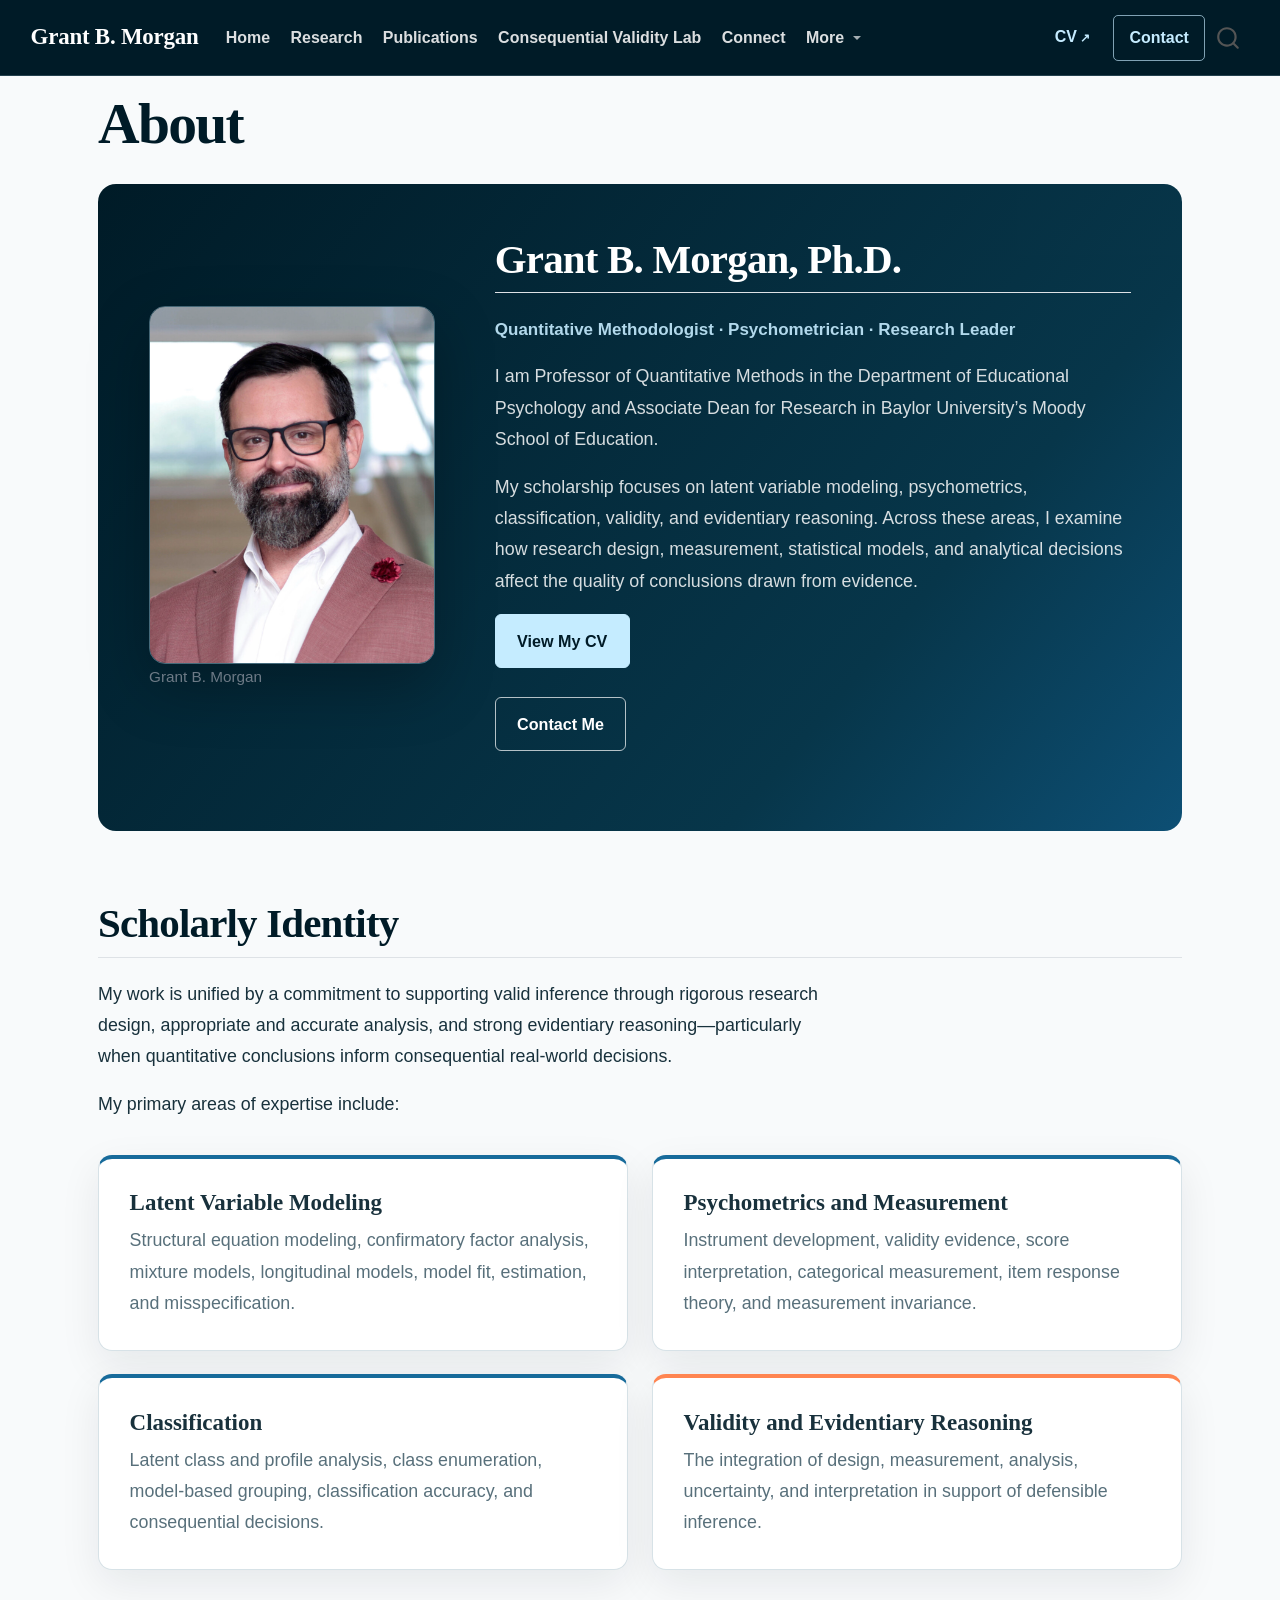
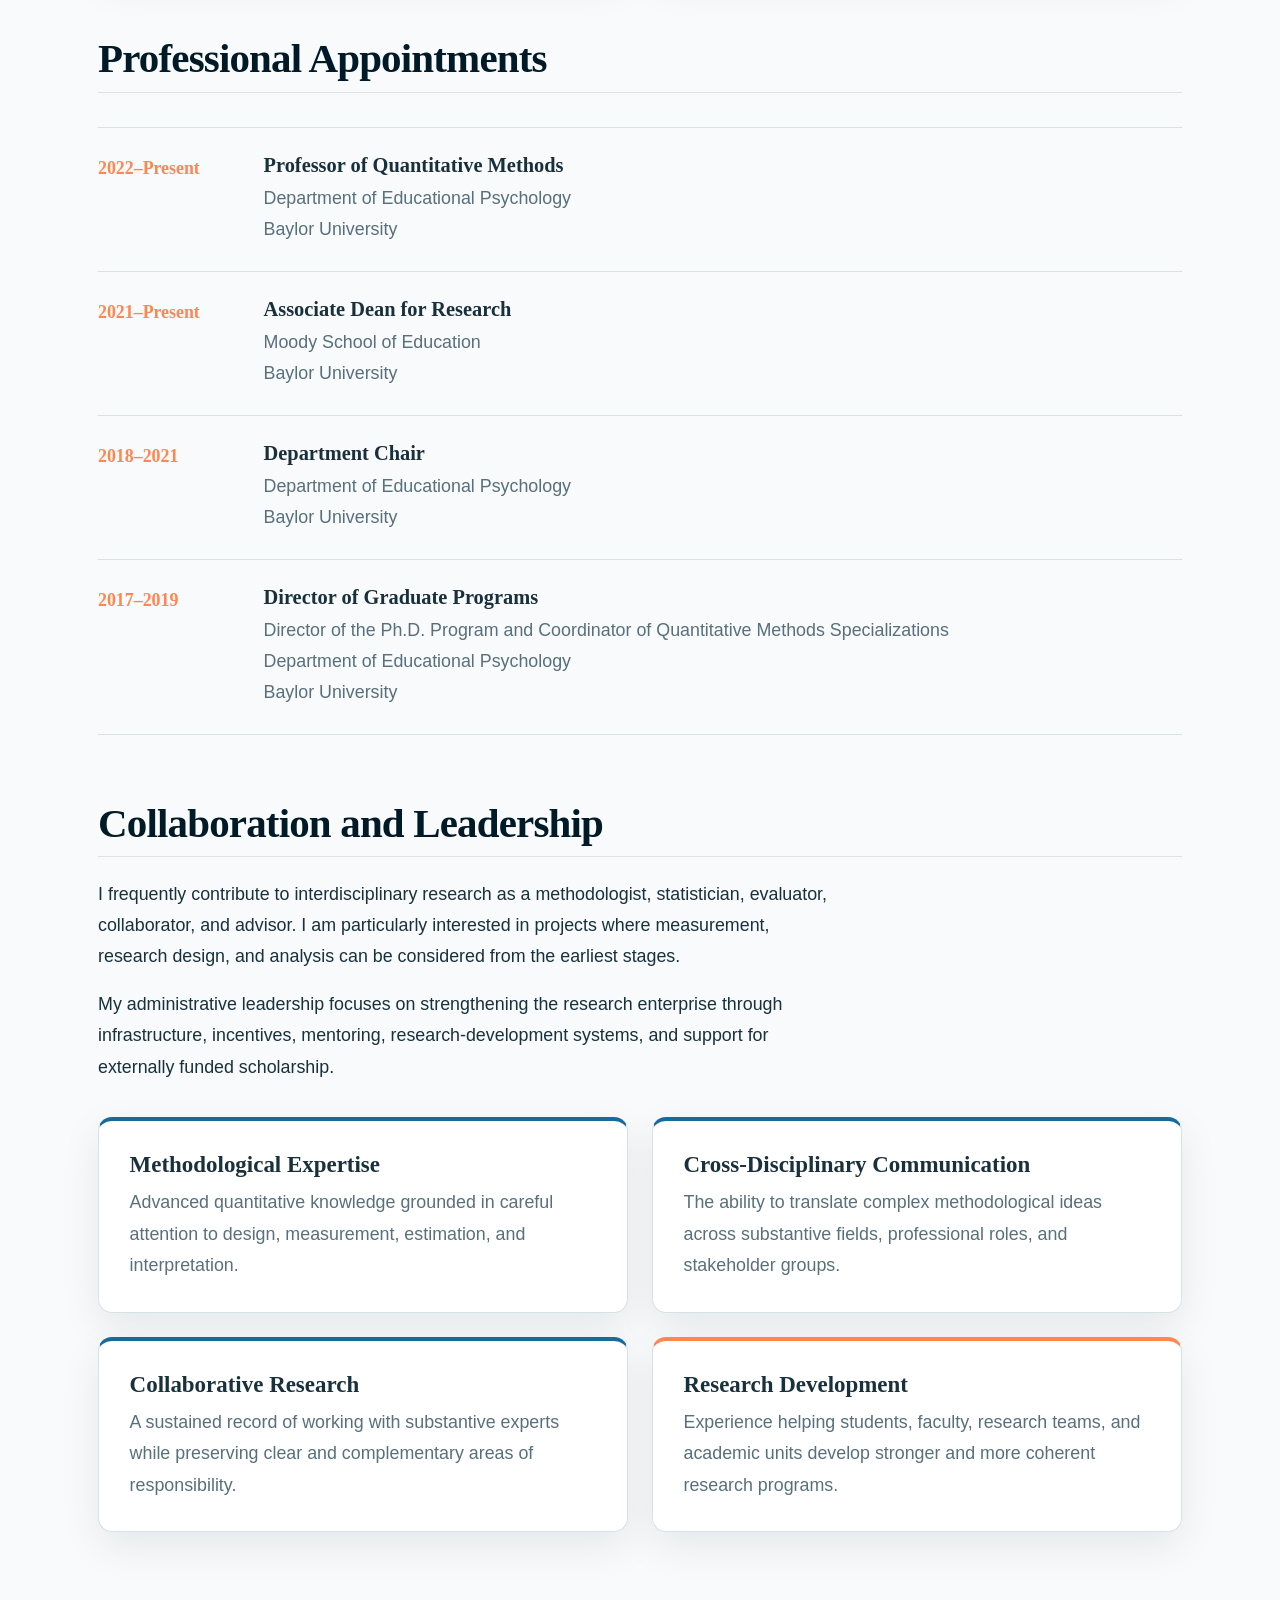
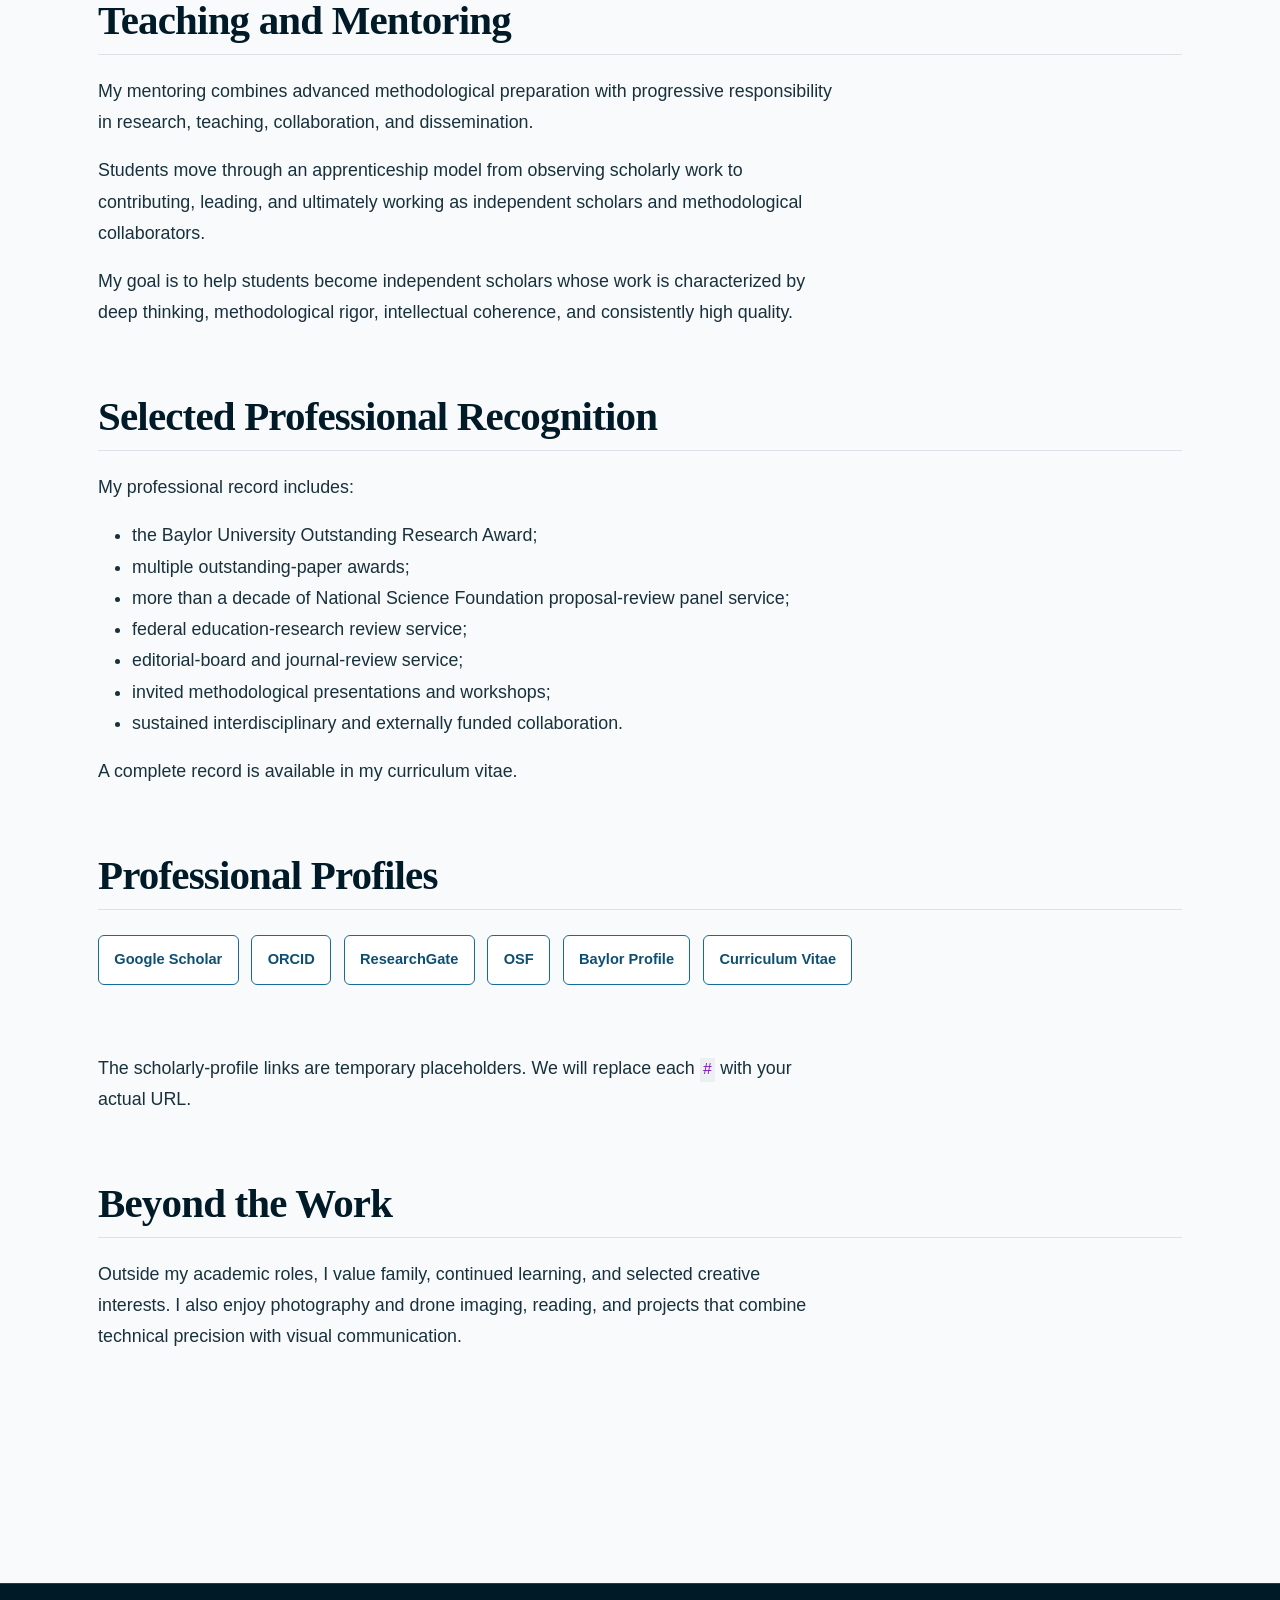
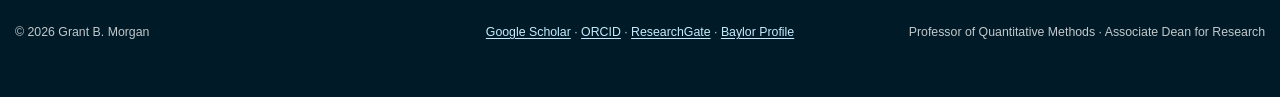
==== commit 223716bc: "Add Consequential Validity Lab to navigation" ====
--- a/docs/about.html
+++ b/docs/about.html
@@ -103,6 +103,10 @@
   <li class="nav-item">
     <a class="nav-link" href="./publications.html"> 
 <span class="menu-text">Publications</span></a>
+  </li>  
+  <li class="nav-item">
+    <a class="nav-link" href="./consequential-validity-lab.html"> 
+<span class="menu-text">Consequential Validity Lab</span></a>
   </li>  
   <li class="nav-item">
     <a class="nav-link" href="./engagement.html"> 
--- a/docs/styles.css
+++ b/docs/styles.css
@@ -62,15 +62,15 @@
 }
 
 h1 {
-  font-size: clamp(2.6rem, 6vw, 5rem);
-  letter-spacing: -0.035em;
+  font-size: clamp(2.45rem, 4.5vw, 3.8rem);
+  letter-spacing: -0.03em;
 }
 
 h2 {
   margin-top: 3.75rem;
   margin-bottom: 1.25rem;
-  font-size: clamp(2rem, 4vw, 3rem);
-  letter-spacing: -0.025em;
+  font-size: clamp(1.8rem, 3.2vw, 2.6rem);
+  letter-spacing: -0.02em;
 }
 
 h3 {
